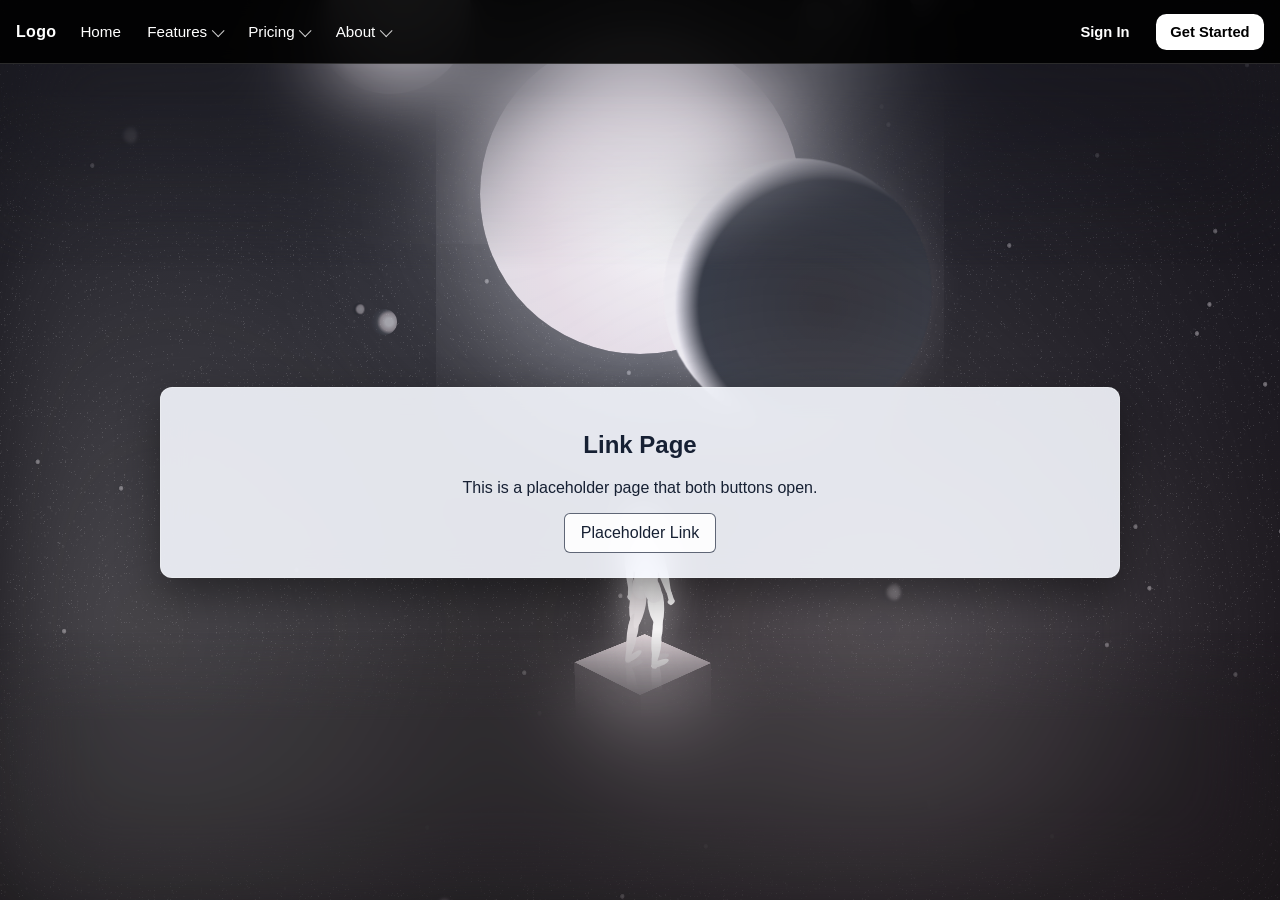
==== link.html @ 567c1407 "update background" ====
<!DOCTYPE html>
<html lang="en">
  <head>
    <meta charset="UTF-8" />
    <meta name="viewport" content="width=device-width, initial-scale=1.0" />
    <title>Next Page</title>
    <link rel="stylesheet" href="styles.css" />
  </head>
  <body>
    <div id="cosmicBackground" class="cosmic-background" aria-hidden="true">
      <div class="stars"></div>
      <div class="stars-highlights"></div>
      <div class="planets" data-count="5"></div>
      <div class="planets-2" data-count="50"></div>
      <div class="startails" data-count="201"></div>
      <div class="scene">
        <div class="sun"></div>
        <div class="planet"></div>
        <div class="planet-2"></div>
        <div class="planet-3"></div>
        <div class="planet-4"></div>
        <div class="planet-6"></div>
        <div class="planet-5">
          <div class="structure-1"></div>
          <div class="structure-2"></div>
          <div class="structure-3"></div>
        </div>
        <div class="human">
          <div class="neck"></div>
          <div class="head"></div>
          <div class="body">
            <div class="shoulder"></div>
            <div class="back"></div>
            <div class="hip">
              <div class="center"></div>
            </div>
          </div>
          <div class="leg left">
            <div class="knee"></div>
            <div class="lower"></div>
          </div>
          <div class="leg right">
            <div class="knee"></div>
            <div class="lower"></div>
          </div>
          <div class="arm left">
            <div class="hand"></div>
          </div>
          <div class="arm right">
            <div class="hand"></div>
          </div>
        </div>
        <div class="human shadow">
          <div class="neck"></div>
          <div class="head"></div>
          <div class="body">
            <div class="shoulder"></div>
            <div class="back"></div>
            <div class="hip">
              <div class="center"></div>
            </div>
          </div>
          <div class="leg left">
            <div class="knee"></div>
            <div class="lower"></div>
          </div>
          <div class="leg right">
            <div class="knee"></div>
            <div class="lower"></div>
          </div>
          <div class="arm left">
            <div class="hand"></div>
          </div>
          <div class="arm right">
            <div class="hand"></div>
          </div>
        </div>
        <div class="cuboid">
          <div class="top">
            <div class="outline"></div>
            <div class="outline"></div>
            <div class="outline"></div>
            <div class="outline"></div>
          </div>
          <div class="front"></div>
          <div class="right"></div>
        </div>
      </div>
      <div class="highlight"></div>
      <div class="color-filter"></div>
      <svg class="cosmic-filter" xmlns="http://www.w3.org/2000/svg">
        <filter id="stars">
          <feTurbulence baseFrequency="0.275"></feTurbulence>
          <feColorMatrix
            values="0 0 0 9 -5
                    0 0 0 9 -4
                    0 0 0 9 -5
                    0 0 0 0 1"
          ></feColorMatrix>
        </filter>
        <filter id="stars-highlights">
          <feTurbulence baseFrequency="0.675"></feTurbulence>
          <feColorMatrix
            values="0 0 0 9 -5
                    0 0 0 9 -4
                    0 0 0 9 -5
                    0 0 0 0 1"
          ></feColorMatrix>
        </filter>
        <filter id="planet-structure">
          <feTurbulence baseFrequency="0.195"></feTurbulence>
          <feColorMatrix
            values="0 0 0 1 -9
                    0 0 0 9 -1.5
                    0 0 0 2 -6
                    0 0 0 0 1"
          ></feColorMatrix>
        </filter>
      </svg>
    </div>

    <header class="site-header">
      <div class="site-header-inner">
        <div class="site-header-left">
          <details class="mobile-navigation">
            <summary class="mobile-navigation-toggle" aria-label="Open navigation menu">
              <span></span>
              <span></span>
              <span></span>
            </summary>
            <div class="mobile-navigation-panel">
              <a href="#" class="mobile-navigation-link">Home</a>

              <div class="mobile-navigation-section">
                <p class="mobile-navigation-heading">Features</p>
                <a href="#" class="mobile-navigation-link">Components</a>
                <a href="#" class="mobile-navigation-link">Documentation</a>
                <a href="#" class="mobile-navigation-link">Templates</a>
              </div>

              <div class="mobile-navigation-section">
                <p class="mobile-navigation-heading">Pricing</p>
                <a href="#" class="mobile-navigation-link">Product A</a>
                <a href="#" class="mobile-navigation-link">Product B</a>
                <a href="#" class="mobile-navigation-link">Product C</a>
                <a href="#" class="mobile-navigation-link">Product D</a>
              </div>

              <div class="mobile-navigation-section">
                <p class="mobile-navigation-heading">About</p>
                <a href="#" class="mobile-navigation-link">Getting Started</a>
                <a href="#" class="mobile-navigation-link">Tutorials</a>
                <a href="#" class="mobile-navigation-link">About Us</a>
              </div>
            </div>
          </details>

          <a href="#" class="site-logo">Logo</a>

          <nav class="desktop-navigation" aria-label="Primary navigation">
            <a href="#" class="navigation-link">Home</a>

            <details class="navigation-dropdown">
              <summary class="navigation-trigger">Features</summary>
              <div class="navigation-panel navigation-panel-description">
                <a href="#" class="navigation-card">
                  <span class="navigation-card-title">Components</span>
                  <span class="navigation-card-description">Browse all components in the library.</span>
                </a>
                <a href="#" class="navigation-card">
                  <span class="navigation-card-title">Documentation</span>
                  <span class="navigation-card-description">Learn how to use the library.</span>
                </a>
                <a href="#" class="navigation-card">
                  <span class="navigation-card-title">Templates</span>
                  <span class="navigation-card-description">Pre-built layouts for common use cases.</span>
                </a>
              </div>
            </details>

            <details class="navigation-dropdown">
              <summary class="navigation-trigger">Pricing</summary>
              <div class="navigation-panel navigation-panel-simple">
                <a href="#" class="navigation-card">
                  <span class="navigation-card-title">Product A</span>
                </a>
                <a href="#" class="navigation-card">
                  <span class="navigation-card-title">Product B</span>
                </a>
                <a href="#" class="navigation-card">
                  <span class="navigation-card-title">Product C</span>
                </a>
                <a href="#" class="navigation-card">
                  <span class="navigation-card-title">Product D</span>
                </a>
              </div>
            </details>

            <details class="navigation-dropdown">
              <summary class="navigation-trigger">About</summary>
              <div class="navigation-panel navigation-panel-icon">
                <a href="#" class="navigation-card navigation-card-icon">
                  <span class="navigation-card-symbol">📘</span>
                  <span class="navigation-card-title">Getting Started</span>
                </a>
                <a href="#" class="navigation-card navigation-card-icon">
                  <span class="navigation-card-symbol">🛟</span>
                  <span class="navigation-card-title">Tutorials</span>
                </a>
                <a href="#" class="navigation-card navigation-card-icon">
                  <span class="navigation-card-symbol">ℹ️</span>
                  <span class="navigation-card-title">About Us</span>
                </a>
              </div>
            </details>
          </nav>
        </div>

        <div class="site-header-right">
          <a href="#" class="header-action header-action-secondary">Sign In</a>
          <a href="#" class="header-action header-action-primary">Get Started</a>
        </div>
      </div>
    </header>

    <main class="page-wrapper">
      <section class="content-card second-page">
        <h1>Link Page</h1>
        <p>This is a placeholder page that both buttons open.</p>
        <a class="primary-link" href="https://example.com" target="_blank" rel="noopener noreferrer">
          Placeholder Link
        </a>
      </section>
    </main>

    <script src="script.js"></script>
  </body>
</html>
---- styles.css ----
:root {
  --page-background-color: #050816;
  --card-background-color: rgba(247, 249, 255, 0.9);
  --card-border-color: rgba(255, 255, 255, 0.24);
  --card-shadow-color: rgba(0, 0, 0, 0.42);
  --text-color: #162033;
  --muted-text-color: #41506c;
  --field-border-color: rgba(57, 72, 102, 0.28);
  --field-background-color: rgba(255, 255, 255, 0.95);
  --button-background-color: rgba(255, 255, 255, 0.9);
  --button-border-color: rgba(29, 39, 61, 0.7);
  --button-hover-color: #dce8ff;
  --focus-outline-color: #9fd0ff;
  --header-height: 4rem;
  --spacing-medium: 1rem;
  --spacing-large: 1.5rem;
  --corner-radius: 12px;
}

* {
  box-sizing: border-box;
}

body {
  margin: 0;
  font-family: "Trebuchet MS", "Segoe UI", sans-serif;
  min-height: 100vh;
  color: var(--text-color);
  position: relative;
  overflow: hidden;
  background: var(--page-background-color);
}

.cosmic-background *,
.cosmic-background *::before,
.cosmic-background *::after {
  box-sizing: border-box;
}

.cosmic-filter {
  position: absolute;
  width: 0;
  height: 0;
}

.site-header {
  position: relative;
  z-index: 20;
  height: var(--header-height);
  border-bottom: 1px solid rgba(255, 255, 255, 0.16);
  background: rgba(0, 0, 0, 0.9);
  backdrop-filter: blur(8px);
  color: #ffffff;
}

.terms-page-locked .site-header {
  pointer-events: none;
  background: #000000;
}

.site-header-inner {
  display: flex;
  align-items: center;
  justify-content: space-between;
  gap: 1rem;
  max-width: 100%;
  height: 100%;
  padding: 0 1rem;
}

.site-header-left,
.site-header-right {
  display: flex;
  align-items: center;
  gap: 0.75rem;
}

.site-header-left {
  min-width: 0;
}

.site-logo,
.navigation-link,
.navigation-trigger,
.header-action,
.mobile-navigation-link {
  color: #ffffff;
  text-decoration: none;
}

.site-logo {
  font-weight: 700;
  letter-spacing: 0.02em;
}

.desktop-navigation {
  display: flex;
  align-items: center;
  gap: 0.15rem;
}

.navigation-link,
.navigation-trigger {
  display: inline-flex;
  align-items: center;
  gap: 0.35rem;
  min-height: 2.5rem;
  padding: 0.5rem 0.75rem;
  border-radius: 0.55rem;
  font-size: 0.95rem;
  font-weight: 500;
  background: transparent;
  cursor: pointer;
  list-style: none;
  white-space: nowrap;
}

.navigation-trigger::-webkit-details-marker {
  display: none;
}

.navigation-link:hover,
.navigation-trigger:hover,
.navigation-dropdown[open] > .navigation-trigger {
  background: rgba(255, 255, 255, 0.12);
}

.navigation-dropdown {
  position: relative;
}

.navigation-trigger::after {
  content: "";
  width: 0.5rem;
  height: 0.5rem;
  border-right: 1.5px solid currentColor;
  border-bottom: 1.5px solid currentColor;
  transform: rotate(45deg) translateY(-1px);
  opacity: 0.8;
}

.navigation-dropdown[open] > .navigation-trigger::after {
  transform: rotate(225deg) translateY(-1px);
}

.navigation-panel {
  position: absolute;
  top: calc(100% + 0.65rem);
  left: 0;
  display: grid;
  gap: 0.75rem;
  min-width: 20rem;
  padding: 1rem;
  border: 1px solid rgba(255, 255, 255, 0.14);
  border-radius: 1rem;
  background: rgba(12, 12, 12, 0.96);
  box-shadow: 0 20px 45px rgba(0, 0, 0, 0.45);
}

.navigation-panel-description {
  width: 24rem;
}

.navigation-panel-simple,
.navigation-panel-icon {
  grid-template-columns: repeat(2, minmax(0, 1fr));
  width: 22rem;
}

.navigation-card {
  display: block;
  padding: 0.85rem;
  border-radius: 0.8rem;
  color: #ffffff;
  text-decoration: none;
  background: transparent;
}

.navigation-card:hover {
  background: rgba(255, 255, 255, 0.08);
}

.navigation-card-title {
  display: block;
  font-size: 0.94rem;
  font-weight: 600;
}

.navigation-card-description {
  display: block;
  margin-top: 0.35rem;
  color: rgba(255, 255, 255, 0.7);
  font-size: 0.86rem;
  line-height: 1.4;
}

.navigation-card-icon {
  display: flex;
  align-items: center;
  gap: 0.7rem;
}

.navigation-card-symbol {
  flex-shrink: 0;
  width: 1.2rem;
  text-align: center;
  opacity: 0.86;
}

.header-action {
  display: inline-flex;
  align-items: center;
  justify-content: center;
  min-height: 2.25rem;
  padding: 0.55rem 0.9rem;
  border-radius: 0.65rem;
  font-size: 0.92rem;
  font-weight: 600;
}

.header-action-secondary {
  background: transparent;
}

.header-action-secondary:hover {
  background: rgba(255, 255, 255, 0.12);
}

.header-action-primary {
  color: #000000;
  background: #ffffff;
}

.header-action-primary:hover {
  background: #e9e9e9;
}

.mobile-navigation {
  display: none;
  position: relative;
}

.mobile-navigation-toggle {
  display: inline-flex;
  flex-direction: column;
  justify-content: center;
  gap: 0.24rem;
  width: 2.5rem;
  height: 2.5rem;
  padding: 0.5rem;
  border-radius: 0.6rem;
  cursor: pointer;
  list-style: none;
}

.mobile-navigation-toggle::-webkit-details-marker {
  display: none;
}

.mobile-navigation-toggle:hover,
.mobile-navigation[open] .mobile-navigation-toggle {
  background: rgba(255, 255, 255, 0.12);
}

.mobile-navigation-toggle span {
  display: block;
  width: 100%;
  height: 2px;
  background: #ffffff;
  border-radius: 999px;
}

.mobile-navigation-panel {
  position: absolute;
  top: calc(100% + 0.65rem);
  left: 0;
  width: min(16rem, calc(100vw - 2rem));
  padding: 0.55rem;
  border: 1px solid rgba(255, 255, 255, 0.14);
  border-radius: 1rem;
  background: rgba(12, 12, 12, 0.97);
  box-shadow: 0 20px 45px rgba(0, 0, 0, 0.45);
}

.mobile-navigation-section {
  margin-top: 0.55rem;
  padding-top: 0.55rem;
  border-top: 1px solid rgba(255, 255, 255, 0.1);
}

.mobile-navigation-heading {
  margin: 0 0 0.3rem;
  padding: 0 0.55rem;
  color: rgba(255, 255, 255, 0.6);
  font-size: 0.72rem;
  font-weight: 700;
  letter-spacing: 0.08em;
  text-transform: uppercase;
}

.mobile-navigation-link {
  display: block;
  padding: 0.7rem 0.55rem;
  border-radius: 0.7rem;
  font-size: 0.95rem;
}

.mobile-navigation-link:hover {
  background: rgba(255, 255, 255, 0.08);
}

.page-wrapper {
  display: flex;
  align-items: center;
  justify-content: center;
  min-height: calc(100vh - var(--header-height));
  padding: var(--spacing-large);
  position: relative;
  z-index: 10;
}

.content-card {
  width: 100%;
  max-width: 960px;
  background: var(--card-background-color);
  padding: var(--spacing-large);
  border-radius: var(--corner-radius);
  border: 1px solid var(--card-border-color);
  box-shadow: 0 16px 42px var(--card-shadow-color);
  backdrop-filter: blur(14px);
}

.helper-text {
  margin-bottom: var(--spacing-medium);
  color: var(--muted-text-color);
}

.terms-container {
  border: 1px solid var(--field-border-color);
  border-radius: 8px;
  padding: var(--spacing-medium);
  min-height: 420px;
  max-height: 65vh;
  overflow-y: auto;
  background-color: rgba(255, 255, 255, 0.92);
}

.form-layout {
  display: flex;
  flex-direction: column;
  gap: 0.75rem;
  margin-top: var(--spacing-medium);
}

input[type="text"] {
  width: 100%;
  padding: 0.65rem;
  font-size: 1rem;
  border: 1px solid var(--field-border-color);
  border-radius: 8px;
  background-color: var(--field-background-color);
  color: var(--text-color);
}

.button-group {
  display: flex;
  gap: 0.75rem;
}

button,
.primary-link {
  padding: 0.6rem 1rem;
  border-radius: 6px;
  border: 1px solid var(--button-border-color);
  background-color: var(--button-background-color);
  color: var(--text-color);
  cursor: pointer;
  text-decoration: none;
  display: inline-block;
  transition: background-color 160ms ease, transform 160ms ease, box-shadow 160ms ease;
}

button:hover:not(:disabled),
.primary-link:hover {
  background-color: var(--button-hover-color);
  transform: translateY(-1px);
  box-shadow: 0 8px 20px rgba(33, 55, 104, 0.18);
}

button:focus-visible,
.primary-link:focus-visible,
input[type="text"]:focus-visible,
.terms-container:focus-visible,
.navigation-link:focus-visible,
.navigation-trigger:focus-visible,
.header-action:focus-visible,
.mobile-navigation-toggle:focus-visible,
.mobile-navigation-link:focus-visible,
.site-logo:focus-visible,
.navigation-card:focus-visible {
  outline: 3px solid var(--focus-outline-color);
  outline-offset: 3px;
}

button:disabled {
  opacity: 0.5;
  cursor: not-allowed;
}

.status-message {
  min-height: 1.25rem;
  margin-top: 0.5rem;
}

.second-page {
  text-align: center;
}

.cosmic-background {
  --color-primary: rgba(220, 219, 219, 0.78);
  --color-surface: #242425;
  --time: 24s;
  position: fixed;
  inset: 0;
  z-index: 0;
  overflow: hidden;
  pointer-events: none;
  background-color: var(--color-surface);
  perspective: 80vmax;
}

.cosmic-background::before {
  content: "";
  position: absolute;
  inset: 0;
  z-index: 11;
  background: rgba(0, 0, 0, 0.1);
  mask: linear-gradient(black 10%, transparent 30%, transparent 70%, black 80%);
  backdrop-filter: blur(5vmin) invert(0);
}

.stars,
.stars-highlights,
.planets,
.planets-2,
.startails,
.scene,
.highlight,
.color-filter {
  position: absolute;
  inset: 0;
}

.stars::before,
.stars-highlights::before {
  content: "";
  position: absolute;
  inset: 0;
  pointer-events: none;
}

.stars::before {
  filter: url(#stars) saturate(0) brightness(1.5);
  mix-blend-mode: overlay;
  opacity: 0.15;
  animation: stars-animation 20s ease-in-out infinite;
}

.stars-highlights {
  opacity: 0.6;
}

.stars-highlights::before {
  filter: url(#stars-highlights) saturate(0) brightness(1.5);
  mix-blend-mode: lighten;
  opacity: 0.2;
  animation: stars-highlights-animation 20s ease-in-out infinite;
}

.planets div,
.planets-2 div {
  position: absolute;
  width: 1.6vmax;
  aspect-ratio: 1;
  border-radius: 50%;
  opacity: 0.5;
  filter: blur(0.1rem);
  background: radial-gradient(
    90% 90% at 70% 50%,
    #bbbaba,
    #888586 38%,
    #121415 52%,
    #131617 60%,
    transparent 82%
  );
  transform: translate(
    calc(var(--position-x) * 100vw),
    calc(var(--position-y) * 100vh)
  );
}

.planets-2 div {
  width: 0.5vmax;
  opacity: 0.6;
  filter: none;
}

.startails {
  opacity: 0.6;
}

.startails div {
  --travel-distance: 20vmax;
  position: absolute;
  width: 0.55vmax;
  aspect-ratio: 3 / 1;
  border-radius: 999px;
  opacity: 0;
  background: white;
  box-shadow: 0 0 0.2vmax white;
  translate: calc(var(--position-x) * 100vw) calc(var(--position-y) * 100vh);
  animation: star-tail-animation 10s calc(var(--delay-factor) * var(--time) * 6) linear infinite;
}

.scene {
  display: grid;
  place-items: center;
  position: absolute;
  inset: 0;
  transform-style: preserve-3d;
  animation: scene-breathe var(--time) ease-in-out infinite;
}

@property --moon-angle {
  syntax: "<angle>";
  initial-value: 180deg;
  inherits: true;
}

@property --space {
  syntax: "<length>";
  initial-value: 0;
  inherits: true;
}

@keyframes moon-animation {
  from {
    --moon-angle: 180deg;
  }

  50% {
    --moon-angle: 200deg;
  }

  to {
    --moon-angle: 180deg;
  }
}

.scene > div {
  position: absolute;
  transform-style: preserve-3d;
}

.sun {
  width: 25vmax;
  aspect-ratio: 1;
  border-radius: 50%;
  transform: translateY(-20vmax);
  background: radial-gradient(circle at 60% 60%, #f6f6f6, #e8dbdd, #d9d9d9);
  box-shadow:
    0 0 14vmax rgba(255, 255, 255, 0.5),
    0 0 22vmax rgba(255, 255, 255, 0.05),
    0 0 42vmax rgba(255, 255, 255, 0.4);
}

.planet {
  width: 17vmax;
  aspect-ratio: 1;
  border-radius: 50%;
  background: radial-gradient(90% 90% at 60% 55%, #252525, #2a2f33 52%, #ede9ea 62%);
  --orbit-radius: 15vmax;
  --translate-y-position: calc(-10vmax + sin(var(--moon-angle)) * var(--orbit-radius));
  --translate-z-position: calc(cos(var(--moon-angle)) * var(--orbit-radius) * -1);
  transform: translateY(var(--translate-y-position)) translateX(10vmax) translateZ(var(--translate-z-position));
  box-shadow: 0 0 2.5vmax rgba(255, 255, 255, 0.12);
  filter: blur(0.05vmax);
  animation: moon-animation var(--time) ease-in-out infinite;
}

.planet-2 {
  width: 13vmax;
  aspect-ratio: 1;
  border-radius: 50%;
  background: radial-gradient(
    90% 90% at 60% 55%,
    #e3e3e3,
    #d2c6c8 52%,
    #212528 62%,
    transparent 82%
  );
  --orbit-radius: 2vmax;
  --translate-y-position: calc(-35vmax + sin(var(--moon-angle)) * var(--orbit-radius));
  --translate-z-position: calc(cos(var(--moon-angle)) * var(--orbit-radius));
  transform: translateY(var(--translate-y-position)) translateX(-20vmax) translateZ(var(--translate-z-position));
  animation: moon-animation var(--time) ease-in-out infinite;
}

.planet-3 {
  width: 2vmax;
  aspect-ratio: 1;
  border-radius: 50%;
  transform: translate(-20vmax, -10vmax);
  opacity: 0.6;
  background: radial-gradient(
    90% 90% at 70% 50%,
    #eeeeee 16%,
    #b7aeb0 38%,
    #3c4144 52%,
    #2d3134 60%,
    transparent 82%
  );
}

.planet-4 {
  width: 1vmax;
  aspect-ratio: 1;
  border-radius: 50%;
  transform: translate(-22vmax, -11vmax);
  opacity: 0.5;
  background: radial-gradient(
    90% 90% at 70% 50%,
    #d0d0d0,
    #b7aeb0 38%,
    #121415 52%,
    #131617 60%,
    transparent 82%
  );
}

.planet-5 {
  width: 10vmax;
  aspect-ratio: 1;
  border-radius: 50%;
  clip-path: circle();
  overflow: clip;
  background: radial-gradient(
    90% 90% at 30% 55%,
    #797777,
    #515051 52%,
    #212528 62%,
    transparent 82%
  );
  filter: blur(0.03rem);
  --orbit-radius: 5vmax;
  --translate-y-position: calc(-35vmax + sin(var(--moon-angle)) * var(--orbit-radius));
  --translate-z-position: calc(cos(var(--moon-angle)) * var(--orbit-radius));
  transform: translateY(var(--translate-y-position)) translateX(18vmax) translateZ(var(--translate-z-position));
  animation: moon-animation var(--time) ease-in-out infinite;
}

.planet-5 .structure-1,
.planet-5 .structure-2,
.planet-5 .structure-3 {
  position: absolute;
  inset: -20vmax;
  filter: url(#planet-structure) saturate(0);
  mix-blend-mode: lighten;
  animation: structure-shift calc(var(--time) * 6) ease-in-out infinite;
}

.planet-5 .structure-1 {
  opacity: 0.4;
  transform: scale(4) translateX(1vmax);
}

.planet-5 .structure-2 {
  opacity: 0.5;
  transform: scale(7.5);
}

.planet-5 .structure-3 {
  opacity: 0.1;
  transform: scale(0.2) translateX(1vmax);
}

.planet-5::after {
  content: "";
  position: absolute;
  inset: 0;
  background: radial-gradient(circle at 5% 20%, transparent 30%, #171a1c 60%);
}

.planet-6 {
  width: 7vmax;
  aspect-ratio: 1;
  border-radius: 50%;
  background: radial-gradient(
    90% 90% at 30% 55%,
    #f3ecec,
    #7a7a7a 52%,
    #212528 72%,
    transparent
  );
  --orbit-radius: 6vmax;
  --translate-y-position: calc(-39.6vmax + sin(var(--moon-angle)) * var(--orbit-radius));
  --translate-z-position: calc(cos(var(--moon-angle)) * var(--orbit-radius));
  transform: translateY(var(--translate-y-position)) translateX(23vmax) translateZ(var(--translate-z-position));
  filter: blur(0.06rem);
  display: grid;
  place-items: center;
  animation: moon-animation var(--time) ease-in-out infinite;
}

.planet-6::before,
.planet-6::after {
  content: "";
  position: absolute;
  left: 50%;
  top: 50%;
  border-radius: 50%;
  transform: translate(-50%, -50%) rotate(25deg);
  clip-path: ellipse(47% 22% at 50% 50%);
}

.planet-6::before {
  width: 12vmax;
  height: 1vmax;
  border: 1vmax solid #5e5e5e;
  box-shadow: inset 0 0 1rem black;
  filter: blur(0.5vmax);
  mask: radial-gradient(circle at 50% -20%, transparent 30%, black);
}

.planet-6::after {
  width: 12vmax;
  height: 1vmax;
  border: 2.6vmax solid #43484c;
  box-shadow: inset 0 0 1rem black;
  mask: radial-gradient(circle at 50% -20%, transparent 30%, black);
}

.human {
  position: absolute;
  width: 6vmax;
  height: 14vmax;
  display: grid;
  place-items: center;
  translate: 0 17vh;
  z-index: 111;
}

.human:not(.shadow) {
  filter: invert(0.04) drop-shadow(0 0 1.5vmax rgba(250, 250, 250, 0.6));
}

.human > div,
.human .body > div {
  position: absolute;
}

.human .head {
  width: 1.5vmax;
  height: 1.6vmax;
  background: white;
  border-radius: 50%;
  translate: 0.2vmax -6.2vmax;
  rotate: 355deg;
}

.human .head::before {
  content: "";
  position: absolute;
  width: 0.27vmax;
  height: 0.7vmax;
  background: white;
  border-radius: 50%;
  translate: 1.19vmax 0.5vmin;
  rotate: 136deg;
  animation: head-nose calc(var(--time) / 4) ease-in-out infinite;
}

.human .head::after {
  content: "";
  position: absolute;
  width: 1.1vmax;
  height: 0.9vmax;
  background: white;
  border-radius: 50%;
  translate: 0.45vmax 0.66vmax;
  rotate: 45deg;
  animation: head-chin calc(var(--time) / 4) ease-in-out infinite;
}

.human .neck {
  width: 0.8vmax;
  height: 1.5vmax;
  background: white;
  border-radius: 50%;
  translate: 0.2vmax -5.4vmax;
}

.human .neck::before {
  content: "";
  position: absolute;
  width: 0.3vmax;
  height: 1.5vmax;
  background: white;
  border-radius: 50%;
  translate: 0.6vmax 0.4vmax;
  rotate: 352deg;
}

.human .body {
  position: absolute;
  z-index: 11;
}

.human .shoulder::before,
.human .shoulder::after {
  content: "";
  position: absolute;
  width: 1.3vmax;
  height: 0.5vmax;
  background: white;
  border-radius: 50%;
}

.human .shoulder::before {
  translate: -1.1vmax -5vmax;
  rotate: 330deg;
}

.human .shoulder::after {
  translate: 0.4vmax -4.9vmax;
  rotate: 24deg;
}

.human .back {
  width: 1.3vmax;
  height: 4.1vmax;
  background: rgb(250, 250, 250);
  border-radius: 20%;
  translate: -0.2vmax -4.9vmax;
  rotate: 357deg;
}

.human .back::before {
  content: "";
  position: absolute;
  width: 2.9vmax;
  height: 1.5vmax;
  background: rgb(250, 250, 250);
  border-radius: 50%;
  translate: -1.4vmax 0.7vmax;
  rotate: 69deg;
  z-index: -1;
}

.human .back::after {
  content: "";
  position: absolute;
  width: 2.6vmax;
  height: 1vmax;
  background: rgb(250, 250, 250);
  border-radius: 50%;
  translate: 0.1vmax 1.1vmax;
  rotate: 96deg;
}

.human .hip .center {
  position: absolute;
  width: 1.6vmax;
  height: 1.8vmax;
  background: radial-gradient(white, #f5f5f5);
  border-radius: 39.6%;
  translate: -0.3vmax -3vmax;
  rotate: 267deg;
  display: grid;
}

.human .hip::before,
.human .hip::after {
  content: "";
  position: absolute;
}

.human .hip::before {
  width: 1.6vmax;
  height: 2.2vmax;
  background: radial-gradient(white, #e7e4e4);
  border-radius: 46.5%;
  translate: -0.6vmax -2.5vmax;
  rotate: 8deg;
}

.human .hip::after {
  width: 1.3vmax;
  height: 2.2vmax;
  background: radial-gradient(white, #f6f5f5);
  border-radius: 41.1%;
  translate: 0.3vmax -2.2vmax;
  rotate: 161deg;
}

.human .leg.right {
  position: absolute;
  width: 1.1vmax;
  height: 2.9vmax;
  background: white;
  border-radius: 50%;
  translate: 1.2vmax 0.4vmax;
  rotate: 348deg;
}

.human .leg.right::after {
  content: "";
  position: absolute;
  width: 0.7vmax;
  height: 2.9vmax;
  background: white;
  border-radius: 50%;
  translate: 0.5vmax 0.2vmax;
  rotate: 13deg;
}

.human .leg.right .knee {
  position: absolute;
  height: 1.7vmax;
  width: 0.75vmax;
  background: white;
  border-radius: 39.6%;
  translate: 0 2.2vmax;
  rotate: 15deg;
}

.human .leg.right .lower {
  position: absolute;
  height: 3.2vmax;
  width: 0.8vmax;
  background: white;
  border-radius: 50%;
  translate: -0.3vmax 2.4vmax;
  rotate: 15deg;
}

.human .leg.right .lower::before,
.human .leg.right .lower::after {
  content: "";
  position: absolute;
  background: white;
}

.human .leg.right .lower::before {
  width: 0.5vmax;
  height: 1.5vmax;
  border-radius: 67.8%;
  translate: 0.5vmax 2.6vmax;
  rotate: 66deg;
}

.human .leg.right .lower::after {
  width: 0.5vmax;
  height: 1.5vmax;
  border-radius: 27.8%;
  translate: 0.1vmax 2.3vmax;
  rotate: 0deg;
}

.human .leg.left {
  position: absolute;
  width: 1.1vmax;
  height: 2.9vmax;
  background: #f4efef;
  border-radius: 50%;
  translate: -0.3vmax 0.4vmax;
  rotate: 2deg;
  filter: invert(0.04);
  z-index: -1;
}

.human .leg.left::after {
  content: "";
  position: absolute;
  width: 0.7vmax;
  height: 2.9vmax;
  background: #f4efef;
  border-radius: 50%;
  translate: 0.5vmax 0.2vmax;
  rotate: 13deg;
}

.human .leg.left .knee {
  position: absolute;
  height: 1.7vmax;
  width: 0.75vmax;
  background: #e7e4e4;
  border-radius: 39.6%;
  translate: 0 2.2vmax;
  rotate: 5deg;
}

.human .leg.left .lower {
  position: absolute;
  height: 3.2vmax;
  width: 0.8vmax;
  background: #eae6e6;
  border-radius: 50%;
  translate: -0.1vmax 1.9vmax;
  rotate: 5deg;
}

.human .leg.left .lower::before,
.human .leg.left .lower::after {
  content: "";
  position: absolute;
  background: #e7e4e4;
}

.human .leg.left .lower::before {
  width: 0.5vmax;
  height: 1.5vmax;
  border-radius: 67.8%;
  translate: 0.5vmax 2.6vmax;
  rotate: 47deg;
}

.human .leg.left .lower::after {
  width: 0.5vmax;
  height: 1.55vmax;
  border-radius: 27.8%;
  translate: 0.1vmax 2.3vmax;
  rotate: 0deg;
}

.human .arm.right {
  position: absolute;
  width: 0.7vmax;
  height: 2.9vmax;
  background: white;
  border-radius: 27.8%;
  translate: 1.6vmax -3.1vmax;
  rotate: 346deg;
  animation: arm-right calc(var(--time) / 4) ease-in-out infinite;
}

.human .arm.right::before,
.human .arm.right::after,
.human .arm.right .hand,
.human .arm.right .hand::after {
  content: "";
  position: absolute;
  background: white;
}

.human .arm.right::before {
  width: 0.3vmax;
  height: 2.45vmax;
  border-radius: 27.8%;
  translate: 0.3vmax 2.1vmax;
  rotate: 6deg;
}

.human .arm.right::after {
  width: 0.4vmax;
  height: 2.15vmax;
  border-radius: 27.8%;
  translate: 0.1vmax 2.1vmax;
  rotate: 351deg;
}

.human .arm.right .hand {
  position: absolute;
  width: 0.3vmax;
  height: 0.85vmax;
  border-radius: 27.8%;
  translate: 0.3vmax 3.7vmax;
  rotate: 353deg;
}

.human .arm.right .hand::after {
  width: 0.5vmax;
  height: 0.55vmax;
  border-radius: 39.2%;
  translate: -0.2vmax 0.6vmax;
  rotate: 65deg;
}

.human .arm.left {
  position: absolute;
  width: 0.7vmax;
  height: 2.5vmax;
  background: white;
  border-radius: 59.8%;
  translate: -0.9vmax -3.4vmax;
  rotate: 359deg;
  filter: invert(0.1);
  z-index: -2;
  animation: arm-left calc(var(--time) / 4) ease-in-out infinite;
}

.human .arm.left::before,
.human .arm.left::after,
.human .arm.left .hand,
.human .arm.left .hand::after {
  content: "";
  position: absolute;
  background: white;
}

.human .arm.left::before {
  width: 0.3vmax;
  height: 2.45vmax;
  border-radius: 27.8%;
  translate: 0.3vmax 1.8vmax;
  rotate: 6deg;
}

.human .arm.left::after {
  width: 0.4vmax;
  height: 2.15vmax;
  border-radius: 27.8%;
  translate: 0.2vmax 2.1vmax;
  rotate: 351deg;
}

.human .arm.left .hand {
  position: absolute;
  width: 0.3vmax;
  height: 0.85vmax;
  border-radius: 27.8%;
  translate: 0.3vmax 3.7vmax;
  rotate: 353deg;
}

.human .arm.left .hand::after {
  width: 0.5vmax;
  height: 0.55vmax;
  border-radius: 39.2%;
  translate: -0.1vmax 0.2vmax;
  rotate: 65deg;
}

.human.shadow {
  transform: scaleY(-1) translateY(-9vmax);
  filter: invert(0.2);
  opacity: 0.5;
  z-index: 0;
  mask: linear-gradient(to top, black 25%, transparent 35%);
}

.human.shadow .leg.left .lower::before,
.human.shadow .leg.right .lower::before {
  rotate: 102deg;
}

.cuboid {
  --cuboid-size: 8vmax;
  --cuboid-half-size: calc(var(--cuboid-size) / 2);
  transform: rotateY(312deg) rotateX(350deg) rotateZ(10deg) translateY(20vh);
}

.cuboid .top {
  width: var(--cuboid-size);
  aspect-ratio: 1;
  opacity: 0.9;
  background: linear-gradient(135deg, #e8dbdd, #989699);
  transform: rotateX(90deg) translateZ(calc(var(--cuboid-half-size) * -1));
}

.cuboid .front,
.cuboid .right {
  position: absolute;
  width: var(--cuboid-size);
  aspect-ratio: 1 / 2;
}

.cuboid .front {
  opacity: 0.5;
  background: linear-gradient(#5f595d, transparent 60%);
  transform: translateZ(var(--cuboid-half-size));
}

.cuboid .right {
  opacity: 0.7;
  background: linear-gradient(#5f595d 10%, transparent 90%);
  transform: translate3d(var(--cuboid-half-size), 0, 0) rotateY(90deg);
  mask: radial-gradient(150% 120% at 0% 0%, black, transparent);
}

.cuboid .outline {
  position: absolute;
  --space: 0vmax;
  --space-half-size: calc(var(--cuboid-size) / 2);
  --animation-duration: 16s;
  --initial-space: var(--cuboid-half-size);
  width: var(--cuboid-size);
  aspect-ratio: 1;
  border: 0.0125vmax solid white;
  opacity: 0;
  padding: var(--space);
  box-shadow:
    inset 0 0 0.5vmax rgba(255, 255, 255, 0.4),
    0 0 0.5vmax rgba(255, 255, 255, 0.4);
  translate: calc(-50% + var(--space-half-size)) calc(-50% + var(--space-half-size));
  animation: outline-animation var(--animation-duration) cubic-bezier(0.68, 0.27, 0.26, 0.91) infinite;
}

.cuboid .outline:nth-of-type(2) {
  animation-delay: calc(var(--animation-duration) / 4);
}

.cuboid .outline:nth-of-type(3) {
  animation-delay: calc(var(--animation-duration) / 4 * 2);
}

.cuboid .outline:nth-of-type(4) {
  animation-delay: calc(var(--animation-duration) / 4 * 3);
}

.highlight {
  background:
    radial-gradient(50vmin 70vmin at 70% 70%, rgba(255, 255, 255, 0.12), transparent),
    radial-gradient(40vmin 30vmin at 70% 70%, rgba(255, 255, 255, 0.12), transparent),
    radial-gradient(40vmin 60vmin at 10% 70%, rgba(255, 255, 255, 0.14), transparent),
    radial-gradient(80vmin 100vh at 30% 70%, rgba(255, 255, 255, 0.1), transparent);
  filter: blur(5vmin);
}

.color-filter {
  background: conic-gradient(
    at 50% 60%,
    rgb(50 56 92 / 27%),
    rgb(152 75 132 / 7%),
    rgb(150 75 152 / 4%),
    rgb(50 56 92 / 27%)
  );
  mix-blend-mode: color;
}

@keyframes stars-animation {
  from {
    translate: 1vmin 2vmin;
    rotate: 0deg;
  }

  30% {
    translate: 1vmin -2vmin;
  }

  50% {
    translate: -1vmin 2vmin;
    rotate: 10deg;
  }

  to {
    translate: 1vmin 2vmin;
    rotate: 0deg;
  }
}

@keyframes stars-highlights-animation {
  from {
    translate: 1vmin -2vmin;
  }

  30% {
    translate: -1vmin -2vmin;
  }

  50% {
    translate: 1vmin -2vmin;
  }

  to {
    translate: 1vmin -2vmin;
  }
}

@keyframes star-tail-animation {
  from {
    opacity: 1;
    translate: calc(var(--position-x) * 100vw) calc(var(--position-y) * 100vh);
    scale: 0.9;
  }

  2% {
    scale: 0.4;
  }

  5% {
    translate: calc(var(--position-x) * 100vw + var(--direction-y) * var(--travel-distance))
      calc(var(--position-y) * 100vh + var(--direction-x) * var(--travel-distance));
    opacity: 0;
    scale: 1;
  }

  to {
    translate: calc(var(--position-x) * 100vw + var(--direction-y) * var(--travel-distance))
      calc(var(--position-y) * 100vh + var(--direction-x) * var(--travel-distance));
    opacity: 0;
    scale: 1;
  }
}

@keyframes scene-breathe {
  from {
    transform: scale(0.9);
  }

  50% {
    transform: scale(1);
  }

  to {
    transform: scale(0.9);
  }
}

@keyframes head-nose {
  from {
    translate: 1.19vmax 0.5vmin;
  }

  50% {
    translate: 1.06vmax 0.5vmin;
  }

  to {
    translate: 1.19vmax 0.5vmin;
  }
}

@keyframes head-chin {
  from {
    translate: 0.45vmax 0.66vmax;
  }

  50% {
    translate: 0.2vmax 0.66vmax;
  }

  to {
    translate: 0.45vmax 0.66vmax;
  }
}

@keyframes structure-shift {
  from {
    translate: 0 0;
  }

  50% {
    translate: -100% 0;
  }

  to {
    translate: 0 0;
  }
}

@keyframes arm-right {
  from {
    rotate: 346deg;
  }

  50% {
    rotate: 350deg;
  }

  to {
    rotate: 346deg;
  }
}

@keyframes arm-left {
  from {
    rotate: 359deg;
  }

  50% {
    rotate: 364deg;
  }

  to {
    rotate: 359deg;
  }
}

@keyframes outline-animation {
  from {
    --space: var(--initial-space, 0vmax);
    opacity: 0;
    filter: blur(0vmax);
  }

  5% {
    opacity: 0.2;
  }

  40% {
    opacity: 0.5;
  }

  60% {
    opacity: 0.05;
    filter: blur(0vmax);
  }

  80% {
    opacity: 0;
  }

  to {
    --space: calc(var(--initial-space, 0vmax) + 25vmax);
    opacity: 0;
    filter: blur(0.6vmax);
  }
}

@media (max-width: 640px) {
  .desktop-navigation,
  .site-header-right {
    display: none;
  }

  .mobile-navigation {
    display: block;
  }

  .content-card {
    padding: 1.1rem;
  }

  .button-group {
    flex-direction: column;
  }
}
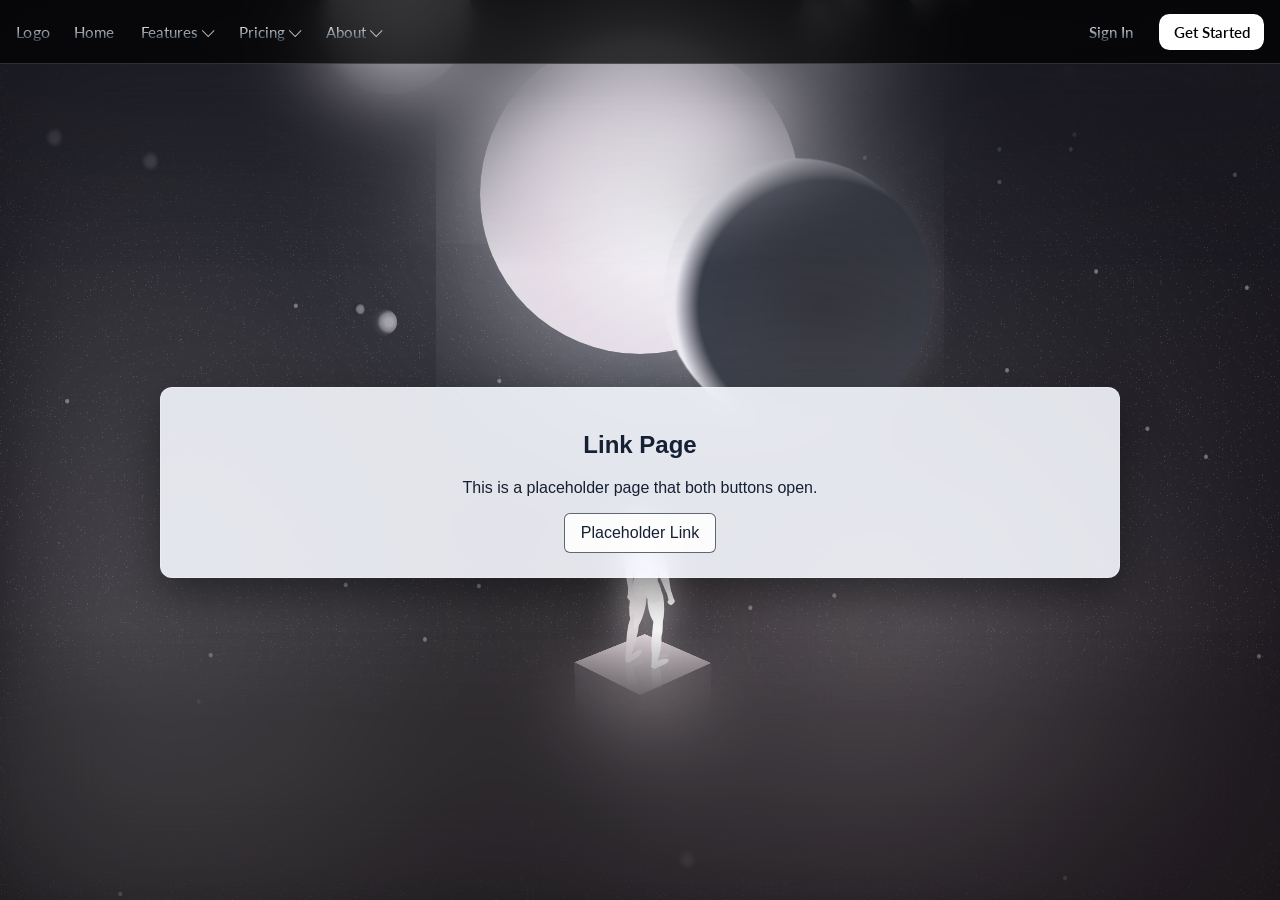
==== commit 56a847da: "nav bar" ====
--- a/link.html
+++ b/link.html
@@ -129,39 +129,39 @@
               <span></span>
             </summary>
             <div class="mobile-navigation-panel">
-              <a href="#" class="mobile-navigation-link">Home</a>
+              <a href="#" class="mobile-navigation-link"><span class="nav-gradient-text">Home</span></a>
 
               <div class="mobile-navigation-section">
-                <p class="mobile-navigation-heading">Features</p>
-                <a href="#" class="mobile-navigation-link">Components</a>
-                <a href="#" class="mobile-navigation-link">Documentation</a>
-                <a href="#" class="mobile-navigation-link">Templates</a>
+                <p class="mobile-navigation-heading"><span class="nav-gradient-text">Features</span></p>
+                <a href="#" class="mobile-navigation-link"><span class="nav-gradient-text">Components</span></a>
+                <a href="#" class="mobile-navigation-link"><span class="nav-gradient-text">Documentation</span></a>
+                <a href="#" class="mobile-navigation-link"><span class="nav-gradient-text">Templates</span></a>
               </div>
 
               <div class="mobile-navigation-section">
-                <p class="mobile-navigation-heading">Pricing</p>
-                <a href="#" class="mobile-navigation-link">Product A</a>
-                <a href="#" class="mobile-navigation-link">Product B</a>
-                <a href="#" class="mobile-navigation-link">Product C</a>
-                <a href="#" class="mobile-navigation-link">Product D</a>
+                <p class="mobile-navigation-heading"><span class="nav-gradient-text">Pricing</span></p>
+                <a href="#" class="mobile-navigation-link"><span class="nav-gradient-text">Product A</span></a>
+                <a href="#" class="mobile-navigation-link"><span class="nav-gradient-text">Product B</span></a>
+                <a href="#" class="mobile-navigation-link"><span class="nav-gradient-text">Product C</span></a>
+                <a href="#" class="mobile-navigation-link"><span class="nav-gradient-text">Product D</span></a>
               </div>
 
               <div class="mobile-navigation-section">
-                <p class="mobile-navigation-heading">About</p>
-                <a href="#" class="mobile-navigation-link">Getting Started</a>
-                <a href="#" class="mobile-navigation-link">Tutorials</a>
-                <a href="#" class="mobile-navigation-link">About Us</a>
+                <p class="mobile-navigation-heading"><span class="nav-gradient-text">About</span></p>
+                <a href="#" class="mobile-navigation-link"><span class="nav-gradient-text">Getting Started</span></a>
+                <a href="#" class="mobile-navigation-link"><span class="nav-gradient-text">Tutorials</span></a>
+                <a href="#" class="mobile-navigation-link"><span class="nav-gradient-text">About Us</span></a>
               </div>
             </div>
           </details>
 
-          <a href="#" class="site-logo">Logo</a>
+          <a href="#" class="site-logo"><span class="nav-gradient-text">Logo</span></a>
 
           <nav class="desktop-navigation" aria-label="Primary navigation">
-            <a href="#" class="navigation-link">Home</a>
+            <a href="#" class="navigation-link"><span class="nav-gradient-text">Home</span></a>
 
             <details class="navigation-dropdown">
-              <summary class="navigation-trigger">Features</summary>
+              <summary class="navigation-trigger"><span class="nav-gradient-text">Features</span></summary>
               <div class="navigation-panel navigation-panel-description">
                 <a href="#" class="navigation-card">
                   <span class="navigation-card-title">Components</span>
@@ -179,7 +179,7 @@
             </details>
 
             <details class="navigation-dropdown">
-              <summary class="navigation-trigger">Pricing</summary>
+              <summary class="navigation-trigger"><span class="nav-gradient-text">Pricing</span></summary>
               <div class="navigation-panel navigation-panel-simple">
                 <a href="#" class="navigation-card">
                   <span class="navigation-card-title">Product A</span>
@@ -197,7 +197,7 @@
             </details>
 
             <details class="navigation-dropdown">
-              <summary class="navigation-trigger">About</summary>
+              <summary class="navigation-trigger"><span class="nav-gradient-text">About</span></summary>
               <div class="navigation-panel navigation-panel-icon">
                 <a href="#" class="navigation-card navigation-card-icon">
                   <span class="navigation-card-symbol">📘</span>
@@ -217,8 +217,8 @@
         </div>
 
         <div class="site-header-right">
-          <a href="#" class="header-action header-action-secondary">Sign In</a>
-          <a href="#" class="header-action header-action-primary">Get Started</a>
+          <a href="#" class="header-action header-action-secondary"><span class="nav-gradient-text">Sign In</span></a>
+          <a href="#" class="header-action header-action-primary"><span>Get Started</span></a>
         </div>
       </div>
     </header>
--- a/styles.css
+++ b/styles.css
@@ -1,3 +1,5 @@
+@import url("https://fonts.googleapis.com/css2?family=Lato:wght@300;400;600;700&display=swap");
+
 :root {
   --page-background-color: #050816;
   --card-background-color: rgba(247, 249, 255, 0.9);
@@ -15,6 +17,7 @@
   --spacing-medium: 1rem;
   --spacing-large: 1.5rem;
   --corner-radius: 12px;
+  --header-text-gradient: linear-gradient(180deg, #ffffff 0%, #38495a 100%);
 }
 
 * {
@@ -48,14 +51,14 @@
   z-index: 20;
   height: var(--header-height);
   border-bottom: 1px solid rgba(255, 255, 255, 0.16);
-  background: rgba(0, 0, 0, 0.9);
+  background: rgba(0, 0, 0, 0.72);
   backdrop-filter: blur(8px);
   color: #ffffff;
 }
 
 .terms-page-locked .site-header {
   pointer-events: none;
-  background: #000000;
+  background: rgba(0, 0, 0, 0.72);
 }
 
 .site-header-inner {
@@ -86,10 +89,22 @@
 .mobile-navigation-link {
   color: #ffffff;
   text-decoration: none;
+  font-family: "Lato", sans-serif;
+  font-weight: 300;
+}
+
+.nav-gradient-text {
+  display: inline-block;
+  background-image: var(--header-text-gradient);
+  background-size: 100% 100%;
+  background-repeat: no-repeat;
+  -webkit-background-clip: text;
+  background-clip: text;
+  -webkit-text-fill-color: transparent;
 }
 
 .site-logo {
-  font-weight: 700;
+  font-weight: 400;
   letter-spacing: 0.02em;
 }
 
@@ -133,8 +148,8 @@
   content: "";
   width: 0.5rem;
   height: 0.5rem;
-  border-right: 1.5px solid currentColor;
-  border-bottom: 1.5px solid currentColor;
+  border-right: 1.5px solid rgba(255, 255, 255, 0.85);
+  border-bottom: 1.5px solid rgba(255, 255, 255, 0.85);
   transform: rotate(45deg) translateY(-1px);
   opacity: 0.8;
 }
@@ -291,9 +306,10 @@
 .mobile-navigation-heading {
   margin: 0 0 0.3rem;
   padding: 0 0.55rem;
-  color: rgba(255, 255, 255, 0.6);
+  color: rgba(255, 255, 255, 0.78);
+  font-family: "Lato", sans-serif;
+  font-weight: 300;
   font-size: 0.72rem;
-  font-weight: 700;
   letter-spacing: 0.08em;
   text-transform: uppercase;
 }
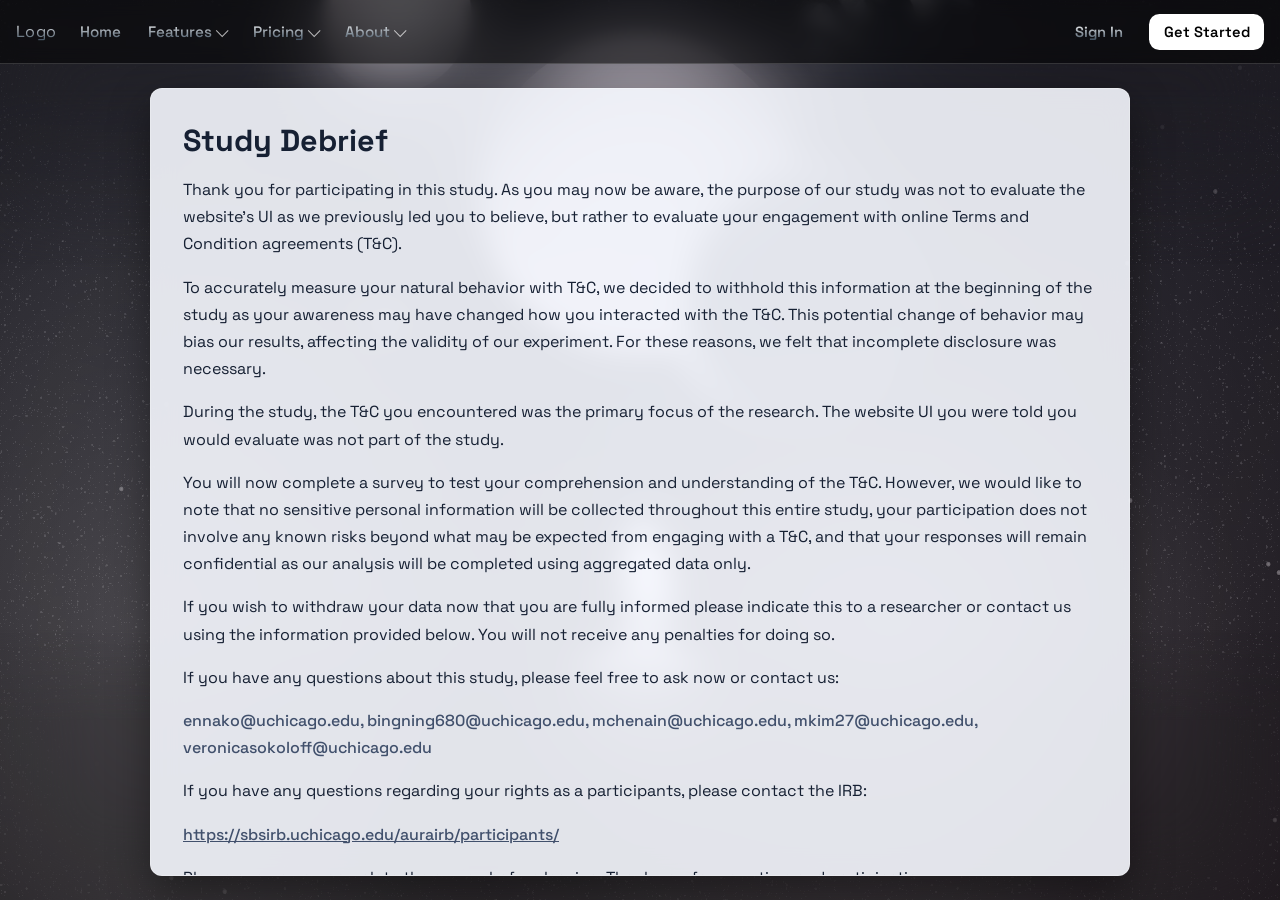
==== commit aa578a7d: "website update" ====
--- a/link.html
+++ b/link.html
@@ -224,11 +224,65 @@
     </header>
 
     <main class="page-wrapper">
-      <section class="content-card second-page">
-        <h1>Link Page</h1>
-        <p>This is a placeholder page that both buttons open.</p>
-        <a class="primary-link" href="https://example.com" target="_blank" rel="noopener noreferrer">
-          Placeholder Link
+      <section class="content-card second-page debrief-card">
+        <h1>Study Debrief</h1>
+        <p>
+          Thank you for participating in this study. As you may now be aware, the purpose of our
+          study was not to evaluate the website's UI as we previously led you to believe, but
+          rather to evaluate your engagement with online Terms and Condition agreements (T&amp;C).
+        </p>
+        <p>
+          To accurately measure your natural behavior with T&amp;C, we decided to withhold this
+          information at the beginning of the study as your awareness may have changed how you
+          interacted with the T&amp;C. This potential change of behavior may bias our results,
+          affecting the validity of our experiment. For these reasons, we felt that incomplete
+          disclosure was necessary.
+        </p>
+        <p>
+          During the study, the T&amp;C you encountered was the primary focus of the research. The
+          website UI you were told you would evaluate was not part of the study.
+        </p>
+        <p>
+          You will now complete a survey to test your comprehension and understanding of the T&amp;C.
+          However, we would like to note that no sensitive personal information will be collected
+          throughout this entire study, your participation does not involve any known risks beyond
+          what may be expected from engaging with a T&amp;C, and that your responses will remain
+          confidential as our analysis will be completed using aggregated data only.
+        </p>
+        <p>
+          If you wish to withdraw your data now that you are fully informed please indicate this to
+          a researcher or contact us using the information provided below. You will not receive any
+          penalties for doing so.
+        </p>
+        <p>
+          If you have any questions about this study, please feel free to ask now or contact us:
+        </p>
+        <p class="contact-line">
+          ennako@uchicago.edu, bingning680@uchicago.edu, mchenain@uchicago.edu, mkim27@uchicago.edu,
+          veronicasokoloff@uchicago.edu
+        </p>
+        <p>
+          If you have any questions regarding your rights as a participants, please contact the
+          IRB:
+        </p>
+        <p class="contact-line">
+          <a
+            class="inline-text-link"
+            href="https://sbsirb.uchicago.edu/aurairb/participants/"
+            target="_blank"
+            rel="noopener noreferrer"
+          >
+            https://sbsirb.uchicago.edu/aurairb/participants/
+          </a>
+        </p>
+        <p>Please ensure you complete the survey before leaving. Thank you for your time and participation.</p>
+        <a
+          class="primary-link"
+          href="https://docs.google.com/forms/d/e/1FAIpQLSe5DX6Kjn-kFTp5zwvsKvLw3B568u50oJ3Daz9wuEN12lQ6Tw/viewform?usp=publish-editor"
+          target="_blank"
+          rel="noopener noreferrer"
+        >
+          Open Survey
         </a>
       </section>
     </main>
--- a/styles.css
+++ b/styles.css
@@ -1,4 +1,4 @@
-@import url("https://fonts.googleapis.com/css2?family=Lato:wght@300;400;600;700&display=swap");
+@import url("https://fonts.googleapis.com/css2?family=Space+Grotesk:wght@300;400;500;600;700&display=swap");
 
 :root {
   --page-background-color: #050816;
@@ -26,7 +26,7 @@
 
 body {
   margin: 0;
-  font-family: "Trebuchet MS", "Segoe UI", sans-serif;
+  font-family: "Space Grotesk", "Segoe UI", sans-serif;
   min-height: 100vh;
   color: var(--text-color);
   position: relative;
@@ -51,14 +51,14 @@
   z-index: 20;
   height: var(--header-height);
   border-bottom: 1px solid rgba(255, 255, 255, 0.16);
-  background: rgba(0, 0, 0, 0.72);
+  background: rgba(0, 0, 0, 0.52);
   backdrop-filter: blur(8px);
   color: #ffffff;
 }
 
 .terms-page-locked .site-header {
   pointer-events: none;
-  background: rgba(0, 0, 0, 0.72);
+  background: rgba(0, 0, 0, 0.52);
 }
 
 .site-header-inner {
@@ -89,7 +89,7 @@
 .mobile-navigation-link {
   color: #ffffff;
   text-decoration: none;
-  font-family: "Lato", sans-serif;
+  font-family: "Space Grotesk", "Segoe UI", sans-serif;
   font-weight: 300;
 }
 
@@ -307,7 +307,7 @@
   margin: 0 0 0.3rem;
   padding: 0 0.55rem;
   color: rgba(255, 255, 255, 0.78);
-  font-family: "Lato", sans-serif;
+  font-family: "Space Grotesk", "Segoe UI", sans-serif;
   font-weight: 300;
   font-size: 0.72rem;
   letter-spacing: 0.08em;
@@ -337,35 +337,68 @@
 
 .content-card {
   width: 100%;
-  max-width: 960px;
+  max-width: 900px;
   background: var(--card-background-color);
   padding: var(--spacing-large);
   border-radius: var(--corner-radius);
   border: 1px solid var(--card-border-color);
   box-shadow: 0 16px 42px var(--card-shadow-color);
   backdrop-filter: blur(14px);
+  overflow: hidden;
+}
+
+.terms-title-bar {
+  display: flex;
+  align-items: center;
+  min-height: 4.25rem;
+  margin-top: calc(-1 * var(--spacing-large));
+  margin-left: calc(-1 * var(--spacing-large));
+  margin-right: calc(-1 * var(--spacing-large));
+  margin-bottom: 0;
+  padding: 0 1.5rem;
+  border-bottom: 1px solid rgba(57, 72, 102, 0.2);
+  background: linear-gradient(180deg, rgba(255, 255, 255, 0.94) 0%, rgba(237, 242, 252, 0.9) 100%);
+}
+
+.terms-title-bar h1 {
+  margin: 0;
+  font-size: 1.35rem;
 }
 
 .helper-text {
+  margin-top: 0;
   margin-bottom: var(--spacing-medium);
   color: var(--muted-text-color);
 }
 
 .terms-container {
-  border: 1px solid var(--field-border-color);
-  border-radius: 8px;
-  padding: var(--spacing-medium);
-  min-height: 420px;
-  max-height: 65vh;
-  overflow-y: auto;
-  background-color: rgba(255, 255, 255, 0.92);
+  width: auto;
+  margin-left: calc(-1 * var(--spacing-large));
+  margin-right: calc(-1 * var(--spacing-large));
+  height: calc(62vh - 4.25rem);
+  min-height: calc(396px - 4.25rem);
+  border-bottom: 1px solid rgba(57, 72, 102, 0.2);
+  background-color: rgba(255, 255, 255, 0.96);
+  overflow-x: hidden;
+  overflow-y: hidden;
+}
+
+.terms-document-frame {
+  width: 100%;
+  height: 100%;
+  border: none;
+  display: block;
+  overflow: hidden;
 }
 
 .form-layout {
   display: flex;
   flex-direction: column;
   gap: 0.75rem;
-  margin-top: var(--spacing-medium);
+}
+
+.consent-section {
+  padding-top: var(--spacing-medium);
 }
 
 input[type="text"] {
@@ -428,8 +461,67 @@
   margin-top: 0.5rem;
 }
 
+@media (max-width: 720px) {
+  .terms-title-bar {
+    margin-top: -1rem;
+    margin-left: -1rem;
+    margin-right: -1rem;
+    padding: 0 1rem;
+  }
+
+  .terms-container {
+    width: auto;
+    margin-left: -1rem;
+    margin-right: -1rem;
+    height: calc(58vh - 4.25rem);
+    min-height: calc(420px - 4.25rem);
+  }
+
+  .consent-section {
+    padding-top: 1rem;
+  }
+
+  .button-group {
+    flex-direction: column;
+  }
+}
+
 .second-page {
   text-align: center;
+}
+
+.debrief-card {
+  max-width: 980px;
+  max-height: calc(100vh - var(--header-height) - 3rem);
+  padding: 2rem;
+  overflow-y: auto;
+  text-align: left;
+}
+
+.debrief-card h1 {
+  margin-top: 0;
+  margin-bottom: 1rem;
+  font-size: 1.9rem;
+}
+
+.debrief-card p {
+  margin-top: 0;
+  margin-bottom: 1rem;
+  line-height: 1.7;
+}
+
+.contact-line {
+  color: var(--muted-text-color);
+  font-weight: 500;
+  word-break: break-word;
+}
+
+.inline-text-link {
+  color: inherit;
+}
+
+.debrief-card .primary-link {
+  margin-top: 0.5rem;
 }
 
 .cosmic-background {
@@ -477,9 +569,7 @@
 
 .stars::before {
   filter: url(#stars) saturate(0) brightness(1.5);
-  mix-blend-mode: overlay;
   opacity: 0.15;
-  animation: stars-animation 20s ease-in-out infinite;
 }
 
 .stars-highlights {
@@ -488,9 +578,7 @@
 
 .stars-highlights::before {
   filter: url(#stars-highlights) saturate(0) brightness(1.5);
-  mix-blend-mode: lighten;
   opacity: 0.2;
-  animation: stars-highlights-animation 20s ease-in-out infinite;
 }
 
 .planets div,
@@ -533,9 +621,8 @@
   border-radius: 999px;
   opacity: 0;
   background: white;
-  box-shadow: 0 0 0.2vmax white;
+  box-shadow: none;
   translate: calc(var(--position-x) * 100vw) calc(var(--position-y) * 100vh);
-  animation: star-tail-animation 10s calc(var(--delay-factor) * var(--time) * 6) linear infinite;
 }
 
 .scene {
@@ -559,20 +646,6 @@
   inherits: true;
 }
 
-@keyframes moon-animation {
-  from {
-    --moon-angle: 180deg;
-  }
-
-  50% {
-    --moon-angle: 200deg;
-  }
-
-  to {
-    --moon-angle: 180deg;
-  }
-}
-
 .scene > div {
   position: absolute;
   transform-style: preserve-3d;
@@ -584,10 +657,7 @@
   border-radius: 50%;
   transform: translateY(-20vmax);
   background: radial-gradient(circle at 60% 60%, #f6f6f6, #e8dbdd, #d9d9d9);
-  box-shadow:
-    0 0 14vmax rgba(255, 255, 255, 0.5),
-    0 0 22vmax rgba(255, 255, 255, 0.05),
-    0 0 42vmax rgba(255, 255, 255, 0.4);
+  box-shadow: none;
 }
 
 .planet {
@@ -599,9 +669,8 @@
   --translate-y-position: calc(-10vmax + sin(var(--moon-angle)) * var(--orbit-radius));
   --translate-z-position: calc(cos(var(--moon-angle)) * var(--orbit-radius) * -1);
   transform: translateY(var(--translate-y-position)) translateX(10vmax) translateZ(var(--translate-z-position));
-  box-shadow: 0 0 2.5vmax rgba(255, 255, 255, 0.12);
+  box-shadow: none;
   filter: blur(0.05vmax);
-  animation: moon-animation var(--time) ease-in-out infinite;
 }
 
 .planet-2 {
@@ -619,7 +688,6 @@
   --translate-y-position: calc(-35vmax + sin(var(--moon-angle)) * var(--orbit-radius));
   --translate-z-position: calc(cos(var(--moon-angle)) * var(--orbit-radius));
   transform: translateY(var(--translate-y-position)) translateX(-20vmax) translateZ(var(--translate-z-position));
-  animation: moon-animation var(--time) ease-in-out infinite;
 }
 
 .planet-3 {
@@ -672,7 +740,6 @@
   --translate-y-position: calc(-35vmax + sin(var(--moon-angle)) * var(--orbit-radius));
   --translate-z-position: calc(cos(var(--moon-angle)) * var(--orbit-radius));
   transform: translateY(var(--translate-y-position)) translateX(18vmax) translateZ(var(--translate-z-position));
-  animation: moon-animation var(--time) ease-in-out infinite;
 }
 
 .planet-5 .structure-1,
@@ -681,8 +748,6 @@
   position: absolute;
   inset: -20vmax;
   filter: url(#planet-structure) saturate(0);
-  mix-blend-mode: lighten;
-  animation: structure-shift calc(var(--time) * 6) ease-in-out infinite;
 }
 
 .planet-5 .structure-1 {
@@ -725,7 +790,6 @@
   filter: blur(0.06rem);
   display: grid;
   place-items: center;
-  animation: moon-animation var(--time) ease-in-out infinite;
 }
 
 .planet-6::before,
@@ -744,7 +808,7 @@
   height: 1vmax;
   border: 1vmax solid #5e5e5e;
   box-shadow: inset 0 0 1rem black;
-  filter: blur(0.5vmax);
+  filter: none;
   mask: radial-gradient(circle at 50% -20%, transparent 30%, black);
 }
 
@@ -793,7 +857,6 @@
   border-radius: 50%;
   translate: 1.19vmax 0.5vmin;
   rotate: 136deg;
-  animation: head-nose calc(var(--time) / 4) ease-in-out infinite;
 }
 
 .human .head::after {
@@ -805,7 +868,6 @@
   border-radius: 50%;
   translate: 0.45vmax 0.66vmax;
   rotate: 45deg;
-  animation: head-chin calc(var(--time) / 4) ease-in-out infinite;
 }
 
 .human .neck {
@@ -1057,7 +1119,6 @@
   border-radius: 27.8%;
   translate: 1.6vmax -3.1vmax;
   rotate: 346deg;
-  animation: arm-right calc(var(--time) / 4) ease-in-out infinite;
 }
 
 .human .arm.right::before,
@@ -1112,7 +1173,6 @@
   rotate: 359deg;
   filter: invert(0.1);
   z-index: -2;
-  animation: arm-left calc(var(--time) / 4) ease-in-out infinite;
 }
 
 .human .arm.left::before,
@@ -1219,19 +1279,18 @@
     inset 0 0 0.5vmax rgba(255, 255, 255, 0.4),
     0 0 0.5vmax rgba(255, 255, 255, 0.4);
   translate: calc(-50% + var(--space-half-size)) calc(-50% + var(--space-half-size));
-  animation: outline-animation var(--animation-duration) cubic-bezier(0.68, 0.27, 0.26, 0.91) infinite;
 }
 
 .cuboid .outline:nth-of-type(2) {
-  animation-delay: calc(var(--animation-duration) / 4);
+  opacity: 0.15;
 }
 
 .cuboid .outline:nth-of-type(3) {
-  animation-delay: calc(var(--animation-duration) / 4 * 2);
+  opacity: 0.1;
 }
 
 .cuboid .outline:nth-of-type(4) {
-  animation-delay: calc(var(--animation-duration) / 4 * 3);
+  opacity: 0.05;
 }
 
 .highlight {
@@ -1240,7 +1299,7 @@
     radial-gradient(40vmin 30vmin at 70% 70%, rgba(255, 255, 255, 0.12), transparent),
     radial-gradient(40vmin 60vmin at 10% 70%, rgba(255, 255, 255, 0.14), transparent),
     radial-gradient(80vmin 100vh at 30% 70%, rgba(255, 255, 255, 0.1), transparent);
-  filter: blur(5vmin);
+  filter: none;
 }
 
 .color-filter {
@@ -1251,72 +1310,7 @@
     rgb(150 75 152 / 4%),
     rgb(50 56 92 / 27%)
   );
-  mix-blend-mode: color;
-}
-
-@keyframes stars-animation {
-  from {
-    translate: 1vmin 2vmin;
-    rotate: 0deg;
-  }
-
-  30% {
-    translate: 1vmin -2vmin;
-  }
-
-  50% {
-    translate: -1vmin 2vmin;
-    rotate: 10deg;
-  }
-
-  to {
-    translate: 1vmin 2vmin;
-    rotate: 0deg;
-  }
-}
-
-@keyframes stars-highlights-animation {
-  from {
-    translate: 1vmin -2vmin;
-  }
-
-  30% {
-    translate: -1vmin -2vmin;
-  }
-
-  50% {
-    translate: 1vmin -2vmin;
-  }
-
-  to {
-    translate: 1vmin -2vmin;
-  }
-}
-
-@keyframes star-tail-animation {
-  from {
-    opacity: 1;
-    translate: calc(var(--position-x) * 100vw) calc(var(--position-y) * 100vh);
-    scale: 0.9;
-  }
-
-  2% {
-    scale: 0.4;
-  }
-
-  5% {
-    translate: calc(var(--position-x) * 100vw + var(--direction-y) * var(--travel-distance))
-      calc(var(--position-y) * 100vh + var(--direction-x) * var(--travel-distance));
-    opacity: 0;
-    scale: 1;
-  }
-
-  to {
-    translate: calc(var(--position-x) * 100vw + var(--direction-y) * var(--travel-distance))
-      calc(var(--position-y) * 100vh + var(--direction-x) * var(--travel-distance));
-    opacity: 0;
-    scale: 1;
-  }
+  mix-blend-mode: normal;
 }
 
 @keyframes scene-breathe {
@@ -1333,106 +1327,6 @@
   }
 }
 
-@keyframes head-nose {
-  from {
-    translate: 1.19vmax 0.5vmin;
-  }
-
-  50% {
-    translate: 1.06vmax 0.5vmin;
-  }
-
-  to {
-    translate: 1.19vmax 0.5vmin;
-  }
-}
-
-@keyframes head-chin {
-  from {
-    translate: 0.45vmax 0.66vmax;
-  }
-
-  50% {
-    translate: 0.2vmax 0.66vmax;
-  }
-
-  to {
-    translate: 0.45vmax 0.66vmax;
-  }
-}
-
-@keyframes structure-shift {
-  from {
-    translate: 0 0;
-  }
-
-  50% {
-    translate: -100% 0;
-  }
-
-  to {
-    translate: 0 0;
-  }
-}
-
-@keyframes arm-right {
-  from {
-    rotate: 346deg;
-  }
-
-  50% {
-    rotate: 350deg;
-  }
-
-  to {
-    rotate: 346deg;
-  }
-}
-
-@keyframes arm-left {
-  from {
-    rotate: 359deg;
-  }
-
-  50% {
-    rotate: 364deg;
-  }
-
-  to {
-    rotate: 359deg;
-  }
-}
-
-@keyframes outline-animation {
-  from {
-    --space: var(--initial-space, 0vmax);
-    opacity: 0;
-    filter: blur(0vmax);
-  }
-
-  5% {
-    opacity: 0.2;
-  }
-
-  40% {
-    opacity: 0.5;
-  }
-
-  60% {
-    opacity: 0.05;
-    filter: blur(0vmax);
-  }
-
-  80% {
-    opacity: 0;
-  }
-
-  to {
-    --space: calc(var(--initial-space, 0vmax) + 25vmax);
-    opacity: 0;
-    filter: blur(0.6vmax);
-  }
-}
 
 @media (max-width: 640px) {
   .desktop-navigation,
@@ -1448,6 +1342,11 @@
     padding: 1.1rem;
   }
 
+  .debrief-card {
+    max-height: calc(100vh - var(--header-height) - 2rem);
+    padding: 1.35rem;
+  }
+
   .button-group {
     flex-direction: column;
   }
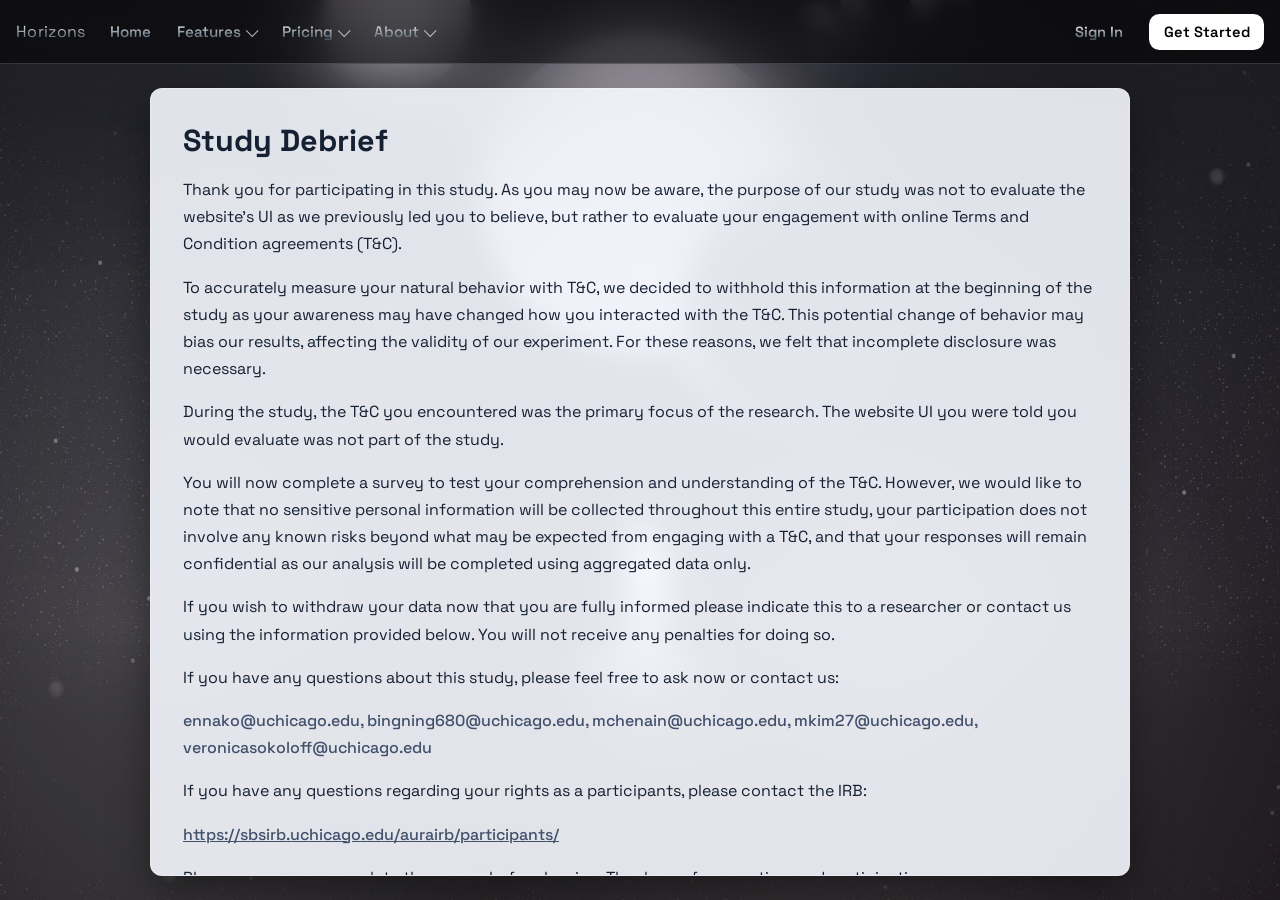
==== commit 2c56531b: "nav bar" ====
--- a/link.html
+++ b/link.html
@@ -1,292 +1,282 @@
 <!DOCTYPE html>
 <html lang="en">
-  <head>
-    <meta charset="UTF-8" />
-    <meta name="viewport" content="width=device-width, initial-scale=1.0" />
-    <title>Next Page</title>
-    <link rel="stylesheet" href="styles.css" />
-  </head>
-  <body>
-    <div id="cosmicBackground" class="cosmic-background" aria-hidden="true">
-      <div class="stars"></div>
-      <div class="stars-highlights"></div>
-      <div class="planets" data-count="5"></div>
-      <div class="planets-2" data-count="50"></div>
-      <div class="startails" data-count="201"></div>
-      <div class="scene">
-        <div class="sun"></div>
-        <div class="planet"></div>
-        <div class="planet-2"></div>
-        <div class="planet-3"></div>
-        <div class="planet-4"></div>
-        <div class="planet-6"></div>
-        <div class="planet-5">
-          <div class="structure-1"></div>
-          <div class="structure-2"></div>
-          <div class="structure-3"></div>
-        </div>
-        <div class="human">
-          <div class="neck"></div>
-          <div class="head"></div>
-          <div class="body">
-            <div class="shoulder"></div>
-            <div class="back"></div>
-            <div class="hip">
-              <div class="center"></div>
-            </div>
+
+<head>
+  <meta charset="UTF-8" />
+  <meta name="viewport" content="width=device-width, initial-scale=1.0" />
+  <title>Next Page</title>
+  <link rel="stylesheet" href="styles.css" />
+</head>
+
+<body>
+  <div id="cosmicBackground" class="cosmic-background" aria-hidden="true">
+    <div class="stars"></div>
+    <div class="stars-highlights"></div>
+    <div class="planets" data-count="5"></div>
+    <div class="planets-2" data-count="50"></div>
+    <div class="startails" data-count="201"></div>
+    <div class="scene">
+      <div class="sun"></div>
+      <div class="planet"></div>
+      <div class="planet-2"></div>
+      <div class="planet-3"></div>
+      <div class="planet-4"></div>
+      <div class="planet-6"></div>
+      <div class="planet-5">
+        <div class="structure-1"></div>
+        <div class="structure-2"></div>
+        <div class="structure-3"></div>
+      </div>
+      <div class="human">
+        <div class="neck"></div>
+        <div class="head"></div>
+        <div class="body">
+          <div class="shoulder"></div>
+          <div class="back"></div>
+          <div class="hip">
+            <div class="center"></div>
           </div>
-          <div class="leg left">
-            <div class="knee"></div>
-            <div class="lower"></div>
+        </div>
+        <div class="leg left">
+          <div class="knee"></div>
+          <div class="lower"></div>
+        </div>
+        <div class="leg right">
+          <div class="knee"></div>
+          <div class="lower"></div>
+        </div>
+        <div class="arm left">
+          <div class="hand"></div>
+        </div>
+        <div class="arm right">
+          <div class="hand"></div>
+        </div>
+      </div>
+      <div class="human shadow">
+        <div class="neck"></div>
+        <div class="head"></div>
+        <div class="body">
+          <div class="shoulder"></div>
+          <div class="back"></div>
+          <div class="hip">
+            <div class="center"></div>
           </div>
-          <div class="leg right">
-            <div class="knee"></div>
-            <div class="lower"></div>
-          </div>
-          <div class="arm left">
-            <div class="hand"></div>
-          </div>
-          <div class="arm right">
-            <div class="hand"></div>
-          </div>
-        </div>
-        <div class="human shadow">
-          <div class="neck"></div>
-          <div class="head"></div>
-          <div class="body">
-            <div class="shoulder"></div>
-            <div class="back"></div>
-            <div class="hip">
-              <div class="center"></div>
-            </div>
-          </div>
-          <div class="leg left">
-            <div class="knee"></div>
-            <div class="lower"></div>
-          </div>
-          <div class="leg right">
-            <div class="knee"></div>
-            <div class="lower"></div>
-          </div>
-          <div class="arm left">
-            <div class="hand"></div>
-          </div>
-          <div class="arm right">
-            <div class="hand"></div>
-          </div>
-        </div>
-        <div class="cuboid">
-          <div class="top">
-            <div class="outline"></div>
-            <div class="outline"></div>
-            <div class="outline"></div>
-            <div class="outline"></div>
-          </div>
-          <div class="front"></div>
-          <div class="right"></div>
-        </div>
-      </div>
-      <div class="highlight"></div>
-      <div class="color-filter"></div>
-      <svg class="cosmic-filter" xmlns="http://www.w3.org/2000/svg">
-        <filter id="stars">
-          <feTurbulence baseFrequency="0.275"></feTurbulence>
-          <feColorMatrix
-            values="0 0 0 9 -5
+        </div>
+        <div class="leg left">
+          <div class="knee"></div>
+          <div class="lower"></div>
+        </div>
+        <div class="leg right">
+          <div class="knee"></div>
+          <div class="lower"></div>
+        </div>
+        <div class="arm left">
+          <div class="hand"></div>
+        </div>
+        <div class="arm right">
+          <div class="hand"></div>
+        </div>
+      </div>
+      <div class="cuboid">
+        <div class="top">
+          <div class="outline"></div>
+          <div class="outline"></div>
+          <div class="outline"></div>
+          <div class="outline"></div>
+        </div>
+        <div class="front"></div>
+        <div class="right"></div>
+      </div>
+    </div>
+    <div class="highlight"></div>
+    <div class="color-filter"></div>
+    <svg class="cosmic-filter" xmlns="http://www.w3.org/2000/svg">
+      <filter id="stars">
+        <feTurbulence baseFrequency="0.275"></feTurbulence>
+        <feColorMatrix values="0 0 0 9 -5
                     0 0 0 9 -4
                     0 0 0 9 -5
-                    0 0 0 0 1"
-          ></feColorMatrix>
-        </filter>
-        <filter id="stars-highlights">
-          <feTurbulence baseFrequency="0.675"></feTurbulence>
-          <feColorMatrix
-            values="0 0 0 9 -5
+                    0 0 0 0 1"></feColorMatrix>
+      </filter>
+      <filter id="stars-highlights">
+        <feTurbulence baseFrequency="0.675"></feTurbulence>
+        <feColorMatrix values="0 0 0 9 -5
                     0 0 0 9 -4
                     0 0 0 9 -5
-                    0 0 0 0 1"
-          ></feColorMatrix>
-        </filter>
-        <filter id="planet-structure">
-          <feTurbulence baseFrequency="0.195"></feTurbulence>
-          <feColorMatrix
-            values="0 0 0 1 -9
+                    0 0 0 0 1"></feColorMatrix>
+      </filter>
+      <filter id="planet-structure">
+        <feTurbulence baseFrequency="0.195"></feTurbulence>
+        <feColorMatrix values="0 0 0 1 -9
                     0 0 0 9 -1.5
                     0 0 0 2 -6
-                    0 0 0 0 1"
-          ></feColorMatrix>
-        </filter>
-      </svg>
+                    0 0 0 0 1"></feColorMatrix>
+      </filter>
+    </svg>
+  </div>
+
+  <header class="site-header">
+    <div class="site-header-inner">
+      <div class="site-header-left">
+        <details class="mobile-navigation">
+          <summary class="mobile-navigation-toggle" aria-label="Open navigation menu">
+            <span></span>
+            <span></span>
+            <span></span>
+          </summary>
+          <div class="mobile-navigation-panel">
+            <a href="#" class="mobile-navigation-link"><span class="nav-gradient-text">Home</span></a>
+
+            <div class="mobile-navigation-section">
+              <p class="mobile-navigation-heading"><span class="nav-gradient-text">Features</span></p>
+              <a href="#" class="mobile-navigation-link"><span class="nav-gradient-text">Components</span></a>
+              <a href="#" class="mobile-navigation-link"><span class="nav-gradient-text">Documentation</span></a>
+              <a href="#" class="mobile-navigation-link"><span class="nav-gradient-text">Templates</span></a>
+            </div>
+
+            <div class="mobile-navigation-section">
+              <p class="mobile-navigation-heading"><span class="nav-gradient-text">Pricing</span></p>
+              <a href="#" class="mobile-navigation-link"><span class="nav-gradient-text">Product A</span></a>
+              <a href="#" class="mobile-navigation-link"><span class="nav-gradient-text">Product B</span></a>
+              <a href="#" class="mobile-navigation-link"><span class="nav-gradient-text">Product C</span></a>
+              <a href="#" class="mobile-navigation-link"><span class="nav-gradient-text">Product D</span></a>
+            </div>
+
+            <div class="mobile-navigation-section">
+              <p class="mobile-navigation-heading"><span class="nav-gradient-text">About</span></p>
+              <a href="#" class="mobile-navigation-link"><span class="nav-gradient-text">Getting Started</span></a>
+              <a href="#" class="mobile-navigation-link"><span class="nav-gradient-text">Tutorials</span></a>
+              <a href="#" class="mobile-navigation-link"><span class="nav-gradient-text">About Us</span></a>
+            </div>
+          </div>
+        </details>
+
+        <a href="#" class="site-logo"><span class="nav-gradient-text">Horizons</span></a>
+
+        <nav class="desktop-navigation" aria-label="Primary navigation">
+          <a href="#" class="navigation-link"><span class="nav-gradient-text">Home</span></a>
+
+          <details class="navigation-dropdown">
+            <summary class="navigation-trigger"><span class="nav-gradient-text">Features</span></summary>
+            <div class="navigation-panel navigation-panel-description">
+              <a href="#" class="navigation-card">
+                <span class="navigation-card-title">Components</span>
+                <span class="navigation-card-description">Browse all components in the library.</span>
+              </a>
+              <a href="#" class="navigation-card">
+                <span class="navigation-card-title">Documentation</span>
+                <span class="navigation-card-description">Learn how to use the library.</span>
+              </a>
+              <a href="#" class="navigation-card">
+                <span class="navigation-card-title">Templates</span>
+                <span class="navigation-card-description">Pre-built layouts for common use cases.</span>
+              </a>
+            </div>
+          </details>
+
+          <details class="navigation-dropdown">
+            <summary class="navigation-trigger"><span class="nav-gradient-text">Pricing</span></summary>
+            <div class="navigation-panel navigation-panel-simple">
+              <a href="#" class="navigation-card">
+                <span class="navigation-card-title">Product A</span>
+              </a>
+              <a href="#" class="navigation-card">
+                <span class="navigation-card-title">Product B</span>
+              </a>
+              <a href="#" class="navigation-card">
+                <span class="navigation-card-title">Product C</span>
+              </a>
+              <a href="#" class="navigation-card">
+                <span class="navigation-card-title">Product D</span>
+              </a>
+            </div>
+          </details>
+
+          <details class="navigation-dropdown">
+            <summary class="navigation-trigger"><span class="nav-gradient-text">About</span></summary>
+            <div class="navigation-panel navigation-panel-icon">
+              <a href="#" class="navigation-card navigation-card-icon">
+                <span class="navigation-card-symbol">📘</span>
+                <span class="navigation-card-title">Getting Started</span>
+              </a>
+              <a href="#" class="navigation-card navigation-card-icon">
+                <span class="navigation-card-symbol">🛟</span>
+                <span class="navigation-card-title">Tutorials</span>
+              </a>
+              <a href="#" class="navigation-card navigation-card-icon">
+                <span class="navigation-card-symbol">ℹ️</span>
+                <span class="navigation-card-title">About Us</span>
+              </a>
+            </div>
+          </details>
+        </nav>
+      </div>
+
+      <div class="site-header-right">
+        <a href="#" class="header-action header-action-secondary"><span class="nav-gradient-text">Sign In</span></a>
+        <a href="#" class="header-action header-action-primary"><span>Get Started</span></a>
+      </div>
     </div>
-
-    <header class="site-header">
-      <div class="site-header-inner">
-        <div class="site-header-left">
-          <details class="mobile-navigation">
-            <summary class="mobile-navigation-toggle" aria-label="Open navigation menu">
-              <span></span>
-              <span></span>
-              <span></span>
-            </summary>
-            <div class="mobile-navigation-panel">
-              <a href="#" class="mobile-navigation-link"><span class="nav-gradient-text">Home</span></a>
-
-              <div class="mobile-navigation-section">
-                <p class="mobile-navigation-heading"><span class="nav-gradient-text">Features</span></p>
-                <a href="#" class="mobile-navigation-link"><span class="nav-gradient-text">Components</span></a>
-                <a href="#" class="mobile-navigation-link"><span class="nav-gradient-text">Documentation</span></a>
-                <a href="#" class="mobile-navigation-link"><span class="nav-gradient-text">Templates</span></a>
-              </div>
-
-              <div class="mobile-navigation-section">
-                <p class="mobile-navigation-heading"><span class="nav-gradient-text">Pricing</span></p>
-                <a href="#" class="mobile-navigation-link"><span class="nav-gradient-text">Product A</span></a>
-                <a href="#" class="mobile-navigation-link"><span class="nav-gradient-text">Product B</span></a>
-                <a href="#" class="mobile-navigation-link"><span class="nav-gradient-text">Product C</span></a>
-                <a href="#" class="mobile-navigation-link"><span class="nav-gradient-text">Product D</span></a>
-              </div>
-
-              <div class="mobile-navigation-section">
-                <p class="mobile-navigation-heading"><span class="nav-gradient-text">About</span></p>
-                <a href="#" class="mobile-navigation-link"><span class="nav-gradient-text">Getting Started</span></a>
-                <a href="#" class="mobile-navigation-link"><span class="nav-gradient-text">Tutorials</span></a>
-                <a href="#" class="mobile-navigation-link"><span class="nav-gradient-text">About Us</span></a>
-              </div>
-            </div>
-          </details>
-
-          <a href="#" class="site-logo"><span class="nav-gradient-text">Logo</span></a>
-
-          <nav class="desktop-navigation" aria-label="Primary navigation">
-            <a href="#" class="navigation-link"><span class="nav-gradient-text">Home</span></a>
-
-            <details class="navigation-dropdown">
-              <summary class="navigation-trigger"><span class="nav-gradient-text">Features</span></summary>
-              <div class="navigation-panel navigation-panel-description">
-                <a href="#" class="navigation-card">
-                  <span class="navigation-card-title">Components</span>
-                  <span class="navigation-card-description">Browse all components in the library.</span>
-                </a>
-                <a href="#" class="navigation-card">
-                  <span class="navigation-card-title">Documentation</span>
-                  <span class="navigation-card-description">Learn how to use the library.</span>
-                </a>
-                <a href="#" class="navigation-card">
-                  <span class="navigation-card-title">Templates</span>
-                  <span class="navigation-card-description">Pre-built layouts for common use cases.</span>
-                </a>
-              </div>
-            </details>
-
-            <details class="navigation-dropdown">
-              <summary class="navigation-trigger"><span class="nav-gradient-text">Pricing</span></summary>
-              <div class="navigation-panel navigation-panel-simple">
-                <a href="#" class="navigation-card">
-                  <span class="navigation-card-title">Product A</span>
-                </a>
-                <a href="#" class="navigation-card">
-                  <span class="navigation-card-title">Product B</span>
-                </a>
-                <a href="#" class="navigation-card">
-                  <span class="navigation-card-title">Product C</span>
-                </a>
-                <a href="#" class="navigation-card">
-                  <span class="navigation-card-title">Product D</span>
-                </a>
-              </div>
-            </details>
-
-            <details class="navigation-dropdown">
-              <summary class="navigation-trigger"><span class="nav-gradient-text">About</span></summary>
-              <div class="navigation-panel navigation-panel-icon">
-                <a href="#" class="navigation-card navigation-card-icon">
-                  <span class="navigation-card-symbol">📘</span>
-                  <span class="navigation-card-title">Getting Started</span>
-                </a>
-                <a href="#" class="navigation-card navigation-card-icon">
-                  <span class="navigation-card-symbol">🛟</span>
-                  <span class="navigation-card-title">Tutorials</span>
-                </a>
-                <a href="#" class="navigation-card navigation-card-icon">
-                  <span class="navigation-card-symbol">ℹ️</span>
-                  <span class="navigation-card-title">About Us</span>
-                </a>
-              </div>
-            </details>
-          </nav>
-        </div>
-
-        <div class="site-header-right">
-          <a href="#" class="header-action header-action-secondary"><span class="nav-gradient-text">Sign In</span></a>
-          <a href="#" class="header-action header-action-primary"><span>Get Started</span></a>
-        </div>
-      </div>
-    </header>
-
-    <main class="page-wrapper">
-      <section class="content-card second-page debrief-card">
-        <h1>Study Debrief</h1>
-        <p>
-          Thank you for participating in this study. As you may now be aware, the purpose of our
-          study was not to evaluate the website's UI as we previously led you to believe, but
-          rather to evaluate your engagement with online Terms and Condition agreements (T&amp;C).
-        </p>
-        <p>
-          To accurately measure your natural behavior with T&amp;C, we decided to withhold this
-          information at the beginning of the study as your awareness may have changed how you
-          interacted with the T&amp;C. This potential change of behavior may bias our results,
-          affecting the validity of our experiment. For these reasons, we felt that incomplete
-          disclosure was necessary.
-        </p>
-        <p>
-          During the study, the T&amp;C you encountered was the primary focus of the research. The
-          website UI you were told you would evaluate was not part of the study.
-        </p>
-        <p>
-          You will now complete a survey to test your comprehension and understanding of the T&amp;C.
-          However, we would like to note that no sensitive personal information will be collected
-          throughout this entire study, your participation does not involve any known risks beyond
-          what may be expected from engaging with a T&amp;C, and that your responses will remain
-          confidential as our analysis will be completed using aggregated data only.
-        </p>
-        <p>
-          If you wish to withdraw your data now that you are fully informed please indicate this to
-          a researcher or contact us using the information provided below. You will not receive any
-          penalties for doing so.
-        </p>
-        <p>
-          If you have any questions about this study, please feel free to ask now or contact us:
-        </p>
-        <p class="contact-line">
-          ennako@uchicago.edu, bingning680@uchicago.edu, mchenain@uchicago.edu, mkim27@uchicago.edu,
-          veronicasokoloff@uchicago.edu
-        </p>
-        <p>
-          If you have any questions regarding your rights as a participants, please contact the
-          IRB:
-        </p>
-        <p class="contact-line">
-          <a
-            class="inline-text-link"
-            href="https://sbsirb.uchicago.edu/aurairb/participants/"
-            target="_blank"
-            rel="noopener noreferrer"
-          >
-            https://sbsirb.uchicago.edu/aurairb/participants/
-          </a>
-        </p>
-        <p>Please ensure you complete the survey before leaving. Thank you for your time and participation.</p>
-        <a
-          class="primary-link"
-          href="https://docs.google.com/forms/d/e/1FAIpQLSe5DX6Kjn-kFTp5zwvsKvLw3B568u50oJ3Daz9wuEN12lQ6Tw/viewform?usp=publish-editor"
-          target="_blank"
-          rel="noopener noreferrer"
-        >
-          Open Survey
+  </header>
+
+  <main class="page-wrapper">
+    <section class="content-card second-page debrief-card">
+      <h1>Study Debrief</h1>
+      <p>
+        Thank you for participating in this study. As you may now be aware, the purpose of our
+        study was not to evaluate the website's UI as we previously led you to believe, but
+        rather to evaluate your engagement with online Terms and Condition agreements (T&amp;C).
+      </p>
+      <p>
+        To accurately measure your natural behavior with T&amp;C, we decided to withhold this
+        information at the beginning of the study as your awareness may have changed how you
+        interacted with the T&amp;C. This potential change of behavior may bias our results,
+        affecting the validity of our experiment. For these reasons, we felt that incomplete
+        disclosure was necessary.
+      </p>
+      <p>
+        During the study, the T&amp;C you encountered was the primary focus of the research. The
+        website UI you were told you would evaluate was not part of the study.
+      </p>
+      <p>
+        You will now complete a survey to test your comprehension and understanding of the T&amp;C.
+        However, we would like to note that no sensitive personal information will be collected
+        throughout this entire study, your participation does not involve any known risks beyond
+        what may be expected from engaging with a T&amp;C, and that your responses will remain
+        confidential as our analysis will be completed using aggregated data only.
+      </p>
+      <p>
+        If you wish to withdraw your data now that you are fully informed please indicate this to
+        a researcher or contact us using the information provided below. You will not receive any
+        penalties for doing so.
+      </p>
+      <p>
+        If you have any questions about this study, please feel free to ask now or contact us:
+      </p>
+      <p class="contact-line">
+        ennako@uchicago.edu, bingning680@uchicago.edu, mchenain@uchicago.edu, mkim27@uchicago.edu,
+        veronicasokoloff@uchicago.edu
+      </p>
+      <p>
+        If you have any questions regarding your rights as a participants, please contact the
+        IRB:
+      </p>
+      <p class="contact-line">
+        <a class="inline-text-link" href="https://sbsirb.uchicago.edu/aurairb/participants/" target="_blank"
+          rel="noopener noreferrer">
+          https://sbsirb.uchicago.edu/aurairb/participants/
         </a>
-      </section>
-    </main>
-
-    <script src="script.js"></script>
-  </body>
-</html>
+      </p>
+      <p>Please ensure you complete the survey before leaving. Thank you for your time and participation.</p>
+      <a class="primary-link"
+        href="https://docs.google.com/forms/d/e/1FAIpQLSe5DX6Kjn-kFTp5zwvsKvLw3B568u50oJ3Daz9wuEN12lQ6Tw/viewform?usp=publish-editor"
+        target="_blank" rel="noopener noreferrer">
+        Open Survey
+      </a>
+    </section>
+  </main>
+
+  <script src="script.js"></script>
+</body>
+
+</html>
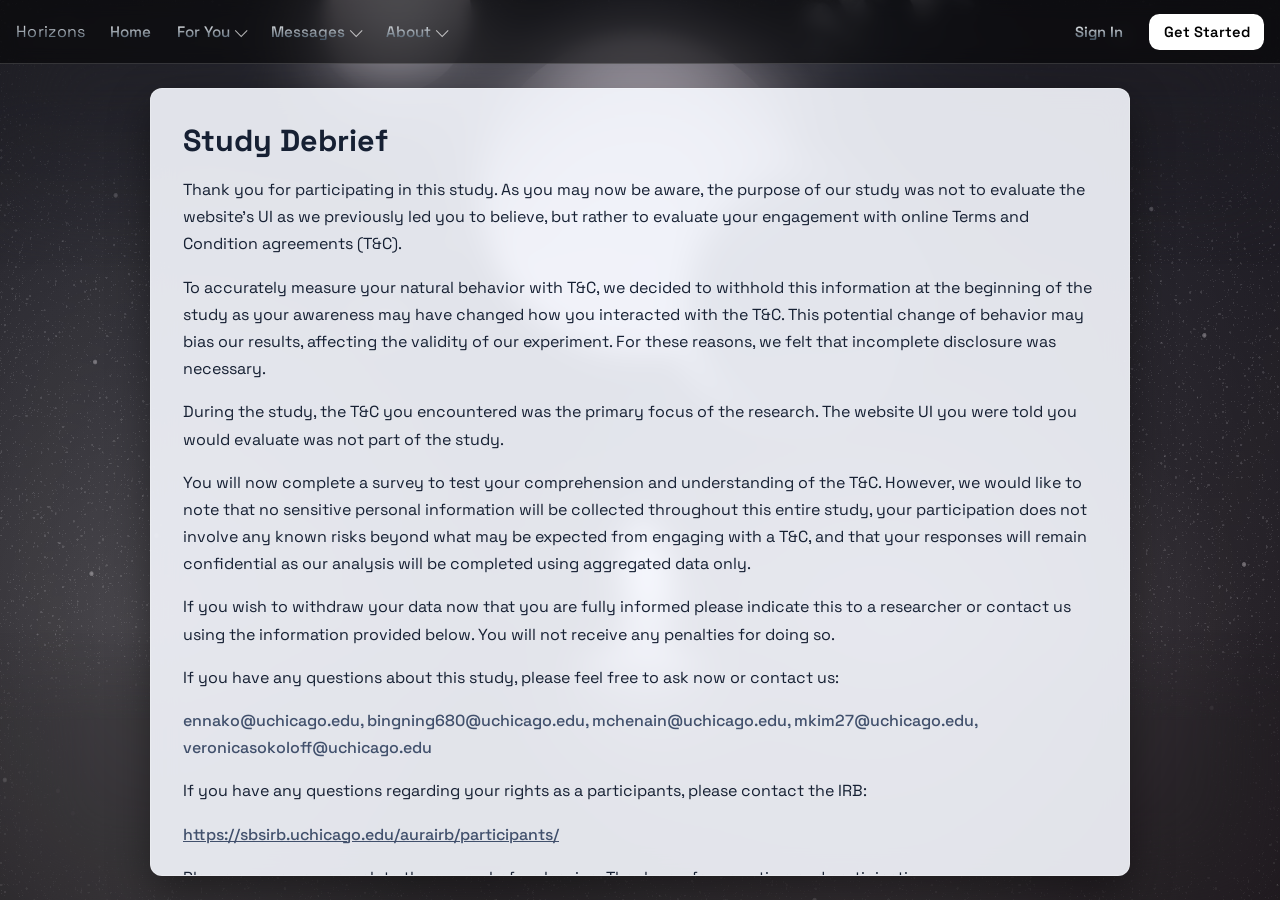
==== commit b57b0052: "update nav bar" ====
--- a/link.html
+++ b/link.html
@@ -157,31 +157,32 @@
           <a href="#" class="navigation-link"><span class="nav-gradient-text">Home</span></a>
 
           <details class="navigation-dropdown">
-            <summary class="navigation-trigger"><span class="nav-gradient-text">Features</span></summary>
+            <summary class="navigation-trigger"><span class="nav-gradient-text">For You</span></summary>
             <div class="navigation-panel navigation-panel-description">
               <a href="#" class="navigation-card">
-                <span class="navigation-card-title">Components</span>
-                <span class="navigation-card-description">Browse all components in the library.</span>
+                <span class="navigation-card-title">Easter Eggs</span>
+                <span class="navigation-card-description">There are no easter eggs in this application, go away.</span>
               </a>
               <a href="#" class="navigation-card">
                 <span class="navigation-card-title">Documentation</span>
-                <span class="navigation-card-description">Learn how to use the library.</span>
+                <span class="navigation-card-description">There is not much to learn really.</span>
               </a>
               <a href="#" class="navigation-card">
                 <span class="navigation-card-title">Templates</span>
-                <span class="navigation-card-description">Pre-built layouts for common use cases.</span>
+                <span class="navigation-card-description">Shoutout 21st.dev and codepen for background UI
+                  inspiration!</span>
               </a>
             </div>
           </details>
 
           <details class="navigation-dropdown">
-            <summary class="navigation-trigger"><span class="nav-gradient-text">Pricing</span></summary>
-            <div class="navigation-panel navigation-panel-simple">
-              <a href="#" class="navigation-card">
-                <span class="navigation-card-title">Product A</span>
-              </a>
-              <a href="#" class="navigation-card">
-                <span class="navigation-card-title">Product B</span>
+            <summary class="navigation-trigger"><span class="nav-gradient-text">Messages</span></summary>
+            <div class="navigation-panel navigation-panel-vertical">
+              <a href="#" class="navigation-card">
+                <span class="navigation-card-title">Message 1</span>
+              </a>
+              <a href="#" class="navigation-card">
+                <span class="navigation-card-title">Message 2</span>
               </a>
               <a href="#" class="navigation-card">
                 <span class="navigation-card-title">Product C</span>
@@ -279,4 +280,4 @@
   <script src="script.js"></script>
 </body>
 
-</html>+</html>
--- a/styles.css
+++ b/styles.css
@@ -182,6 +182,12 @@
   width: 22rem;
 }
 
+.navigation-panel-vertical {
+  display: flex;
+  flex-direction: column;
+  width: 14rem;
+}
+
 .navigation-card {
   display: block;
   padding: 0.85rem;
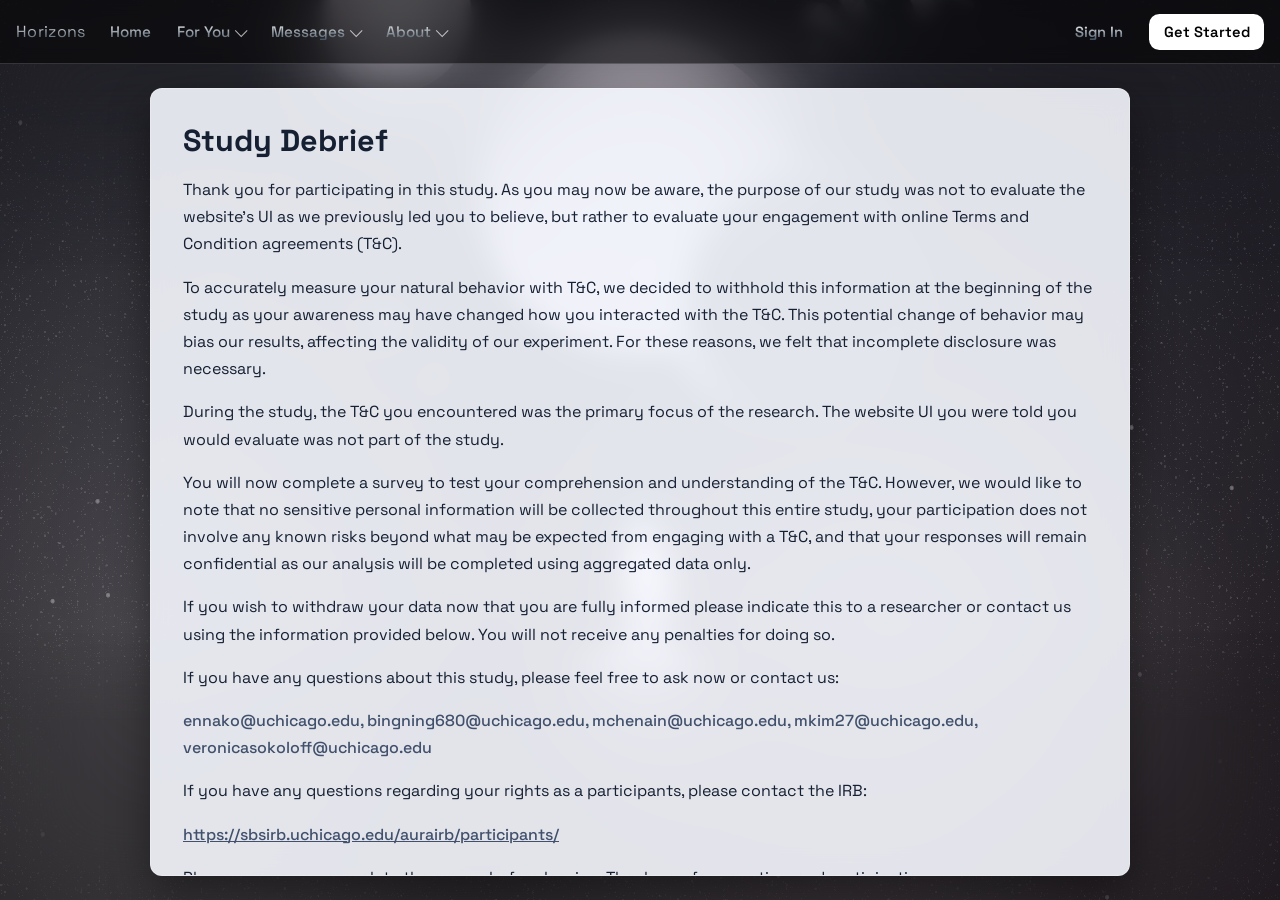
==== commit 2c1d4d62: "terms and conditions" ====
--- a/link.html
+++ b/link.html
@@ -179,16 +179,18 @@
             <summary class="navigation-trigger"><span class="nav-gradient-text">Messages</span></summary>
             <div class="navigation-panel navigation-panel-vertical">
               <a href="#" class="navigation-card">
-                <span class="navigation-card-title">Message 1</span>
-              </a>
-              <a href="#" class="navigation-card">
-                <span class="navigation-card-title">Message 2</span>
-              </a>
-              <a href="#" class="navigation-card">
-                <span class="navigation-card-title">Product C</span>
-              </a>
-              <a href="#" class="navigation-card">
-                <span class="navigation-card-title">Product D</span>
+                <span class="navigation-card-title">You're a taxi.</span>
+              </a>
+              <a href="#" class="navigation-card">
+                <span class="navigation-card-title">No brain rot here. Cause I will skibidi rizz other brain rot
+                  words</span>
+              </a>
+              <a href="#" class="navigation-card">
+                <span class="navigation-card-title">I'm excited to announce that I will be working at Mickey Mouse
+                  Clubhouse this summer</span>
+              </a>
+              <a href="#" class="navigation-card">
+                <span class="navigation-card-title">My mom is kinda homeless</span>
               </a>
             </div>
           </details>
@@ -197,16 +199,16 @@
             <summary class="navigation-trigger"><span class="nav-gradient-text">About</span></summary>
             <div class="navigation-panel navigation-panel-icon">
               <a href="#" class="navigation-card navigation-card-icon">
-                <span class="navigation-card-symbol">📘</span>
-                <span class="navigation-card-title">Getting Started</span>
+                <span class="navigation-card-symbol">🍪</span>
+                <span class="navigation-card-title">Cookie Monster</span>
               </a>
               <a href="#" class="navigation-card navigation-card-icon">
-                <span class="navigation-card-symbol">🛟</span>
-                <span class="navigation-card-title">Tutorials</span>
+                <span class="navigation-card-symbol">😭</span>
+                <span class="navigation-card-title">Son I'm Crine</span>
               </a>
               <a href="#" class="navigation-card navigation-card-icon">
-                <span class="navigation-card-symbol">ℹ️</span>
-                <span class="navigation-card-title">About Us</span>
+                <span class="navigation-card-symbol">🧠</span>
+                <span class="navigation-card-title">Megamind</span>
               </a>
             </div>
           </details>
@@ -280,4 +282,4 @@
   <script src="script.js"></script>
 </body>
 
-</html>
+</html>
--- a/styles.css
+++ b/styles.css
@@ -185,7 +185,7 @@
 .navigation-panel-vertical {
   display: flex;
   flex-direction: column;
-  width: 14rem;
+  width: 11rem;
 }
 
 .navigation-card {
@@ -205,6 +205,12 @@
   display: block;
   font-size: 0.94rem;
   font-weight: 600;
+}
+
+.navigation-panel-vertical .navigation-card-title {
+  overflow: hidden;
+  text-overflow: ellipsis;
+  white-space: nowrap;
 }
 
 .navigation-card-description {
@@ -353,13 +359,16 @@
   overflow: hidden;
 }
 
+.terms-page-card {
+  padding-left: 0;
+  padding-right: 0;
+}
+
 .terms-title-bar {
   display: flex;
   align-items: center;
   min-height: 4.25rem;
   margin-top: calc(-1 * var(--spacing-large));
-  margin-left: calc(-1 * var(--spacing-large));
-  margin-right: calc(-1 * var(--spacing-large));
   margin-bottom: 0;
   padding: 0 1.5rem;
   border-bottom: 1px solid rgba(57, 72, 102, 0.2);
@@ -379,8 +388,6 @@
 
 .terms-container {
   width: auto;
-  margin-left: calc(-1 * var(--spacing-large));
-  margin-right: calc(-1 * var(--spacing-large));
   height: calc(62vh - 4.25rem);
   min-height: calc(396px - 4.25rem);
   border-bottom: 1px solid rgba(57, 72, 102, 0.2);
@@ -404,6 +411,8 @@
 }
 
 .consent-section {
+  padding-left: var(--spacing-large);
+  padding-right: var(--spacing-large);
   padding-top: var(--spacing-medium);
 }
 
@@ -470,20 +479,18 @@
 @media (max-width: 720px) {
   .terms-title-bar {
     margin-top: -1rem;
-    margin-left: -1rem;
-    margin-right: -1rem;
     padding: 0 1rem;
   }
 
   .terms-container {
     width: auto;
-    margin-left: -1rem;
-    margin-right: -1rem;
     height: calc(58vh - 4.25rem);
     min-height: calc(420px - 4.25rem);
   }
 
   .consent-section {
+    padding-left: 0;
+    padding-right: 0;
     padding-top: 1rem;
   }
 
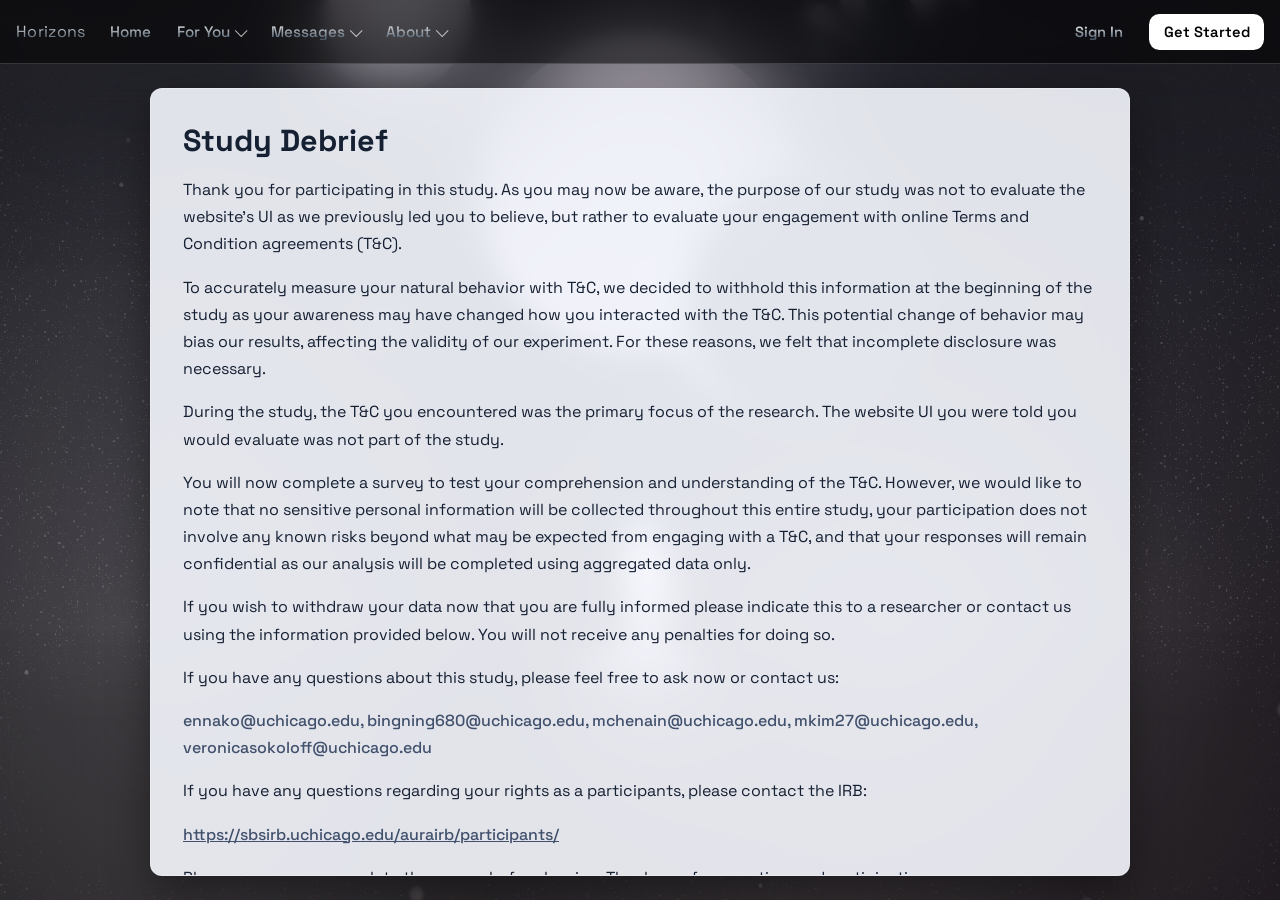
==== commit b97f2de7: "update mobile bug" ====
--- a/link.html
+++ b/link.html
@@ -128,25 +128,25 @@
             <a href="#" class="mobile-navigation-link"><span class="nav-gradient-text">Home</span></a>
 
             <div class="mobile-navigation-section">
-              <p class="mobile-navigation-heading"><span class="nav-gradient-text">Features</span></p>
-              <a href="#" class="mobile-navigation-link"><span class="nav-gradient-text">Components</span></a>
+              <p class="mobile-navigation-heading"><span class="nav-gradient-text">For You</span></p>
+              <a href="#" class="mobile-navigation-link"><span class="nav-gradient-text">Easter Eggs</span></a>
               <a href="#" class="mobile-navigation-link"><span class="nav-gradient-text">Documentation</span></a>
               <a href="#" class="mobile-navigation-link"><span class="nav-gradient-text">Templates</span></a>
             </div>
 
             <div class="mobile-navigation-section">
-              <p class="mobile-navigation-heading"><span class="nav-gradient-text">Pricing</span></p>
-              <a href="#" class="mobile-navigation-link"><span class="nav-gradient-text">Product A</span></a>
-              <a href="#" class="mobile-navigation-link"><span class="nav-gradient-text">Product B</span></a>
-              <a href="#" class="mobile-navigation-link"><span class="nav-gradient-text">Product C</span></a>
-              <a href="#" class="mobile-navigation-link"><span class="nav-gradient-text">Product D</span></a>
+              <p class="mobile-navigation-heading"><span class="nav-gradient-text">Messages</span></p>
+              <a href="#" class="mobile-navigation-link"><span class="nav-gradient-text">You're a taxi.</span></a>
+              <a href="#" class="mobile-navigation-link"><span class="nav-gradient-text">No brain rot here. Cause I will skibidi rizz other brain rot words</span></a>
+              <a href="#" class="mobile-navigation-link"><span class="nav-gradient-text">I'm excited to announce that I will be working at Mickey Mouse Clubhouse this summer</span></a>
+              <a href="#" class="mobile-navigation-link"><span class="nav-gradient-text">My mom is kinda homeless</span></a>
             </div>
 
             <div class="mobile-navigation-section">
               <p class="mobile-navigation-heading"><span class="nav-gradient-text">About</span></p>
-              <a href="#" class="mobile-navigation-link"><span class="nav-gradient-text">Getting Started</span></a>
-              <a href="#" class="mobile-navigation-link"><span class="nav-gradient-text">Tutorials</span></a>
-              <a href="#" class="mobile-navigation-link"><span class="nav-gradient-text">About Us</span></a>
+              <a href="#" class="mobile-navigation-link"><span class="nav-gradient-text">Cookie Monster</span></a>
+              <a href="#" class="mobile-navigation-link"><span class="nav-gradient-text">Son I'm Crine</span></a>
+              <a href="#" class="mobile-navigation-link"><span class="nav-gradient-text">Megamind</span></a>
             </div>
           </div>
         </details>
@@ -282,4 +282,4 @@
   <script src="script.js"></script>
 </body>
 
-</html>+</html>
--- a/styles.css
+++ b/styles.css
@@ -18,19 +18,29 @@
   --spacing-large: 1.5rem;
   --corner-radius: 12px;
   --header-text-gradient: linear-gradient(180deg, #ffffff 0%, #38495a 100%);
+  --content-card-maximum-width: 900px;
+  --terms-document-desktop-minimum-height: 20rem;
+  --terms-document-mobile-minimum-height: 16rem;
+  --terms-document-maximum-height: 44rem;
 }
 
 * {
   box-sizing: border-box;
+}
+
+html {
+  overflow-x: hidden;
 }
 
 body {
   margin: 0;
   font-family: "Space Grotesk", "Segoe UI", sans-serif;
   min-height: 100vh;
+  min-height: 100dvh;
   color: var(--text-color);
   position: relative;
-  overflow: hidden;
+  overflow-x: hidden;
+  overflow-y: auto;
   background: var(--page-background-color);
 }
 
@@ -342,6 +352,7 @@
   align-items: center;
   justify-content: center;
   min-height: calc(100vh - var(--header-height));
+  min-height: calc(100dvh - var(--header-height));
   padding: var(--spacing-large);
   position: relative;
   z-index: 10;
@@ -349,7 +360,7 @@
 
 .content-card {
   width: 100%;
-  max-width: 900px;
+  max-width: var(--content-card-maximum-width);
   background: var(--card-background-color);
   padding: var(--spacing-large);
   border-radius: var(--corner-radius);
@@ -387,9 +398,15 @@
 }
 
 .terms-container {
-  width: auto;
-  height: calc(62vh - 4.25rem);
-  min-height: calc(396px - 4.25rem);
+  width: 100%;
+  max-width: 100%;
+  min-width: 0;
+  height: clamp(
+    var(--terms-document-desktop-minimum-height),
+    62dvh,
+    var(--terms-document-maximum-height)
+  );
+  min-height: var(--terms-document-desktop-minimum-height);
   border-bottom: 1px solid rgba(57, 72, 102, 0.2);
   background-color: rgba(255, 255, 255, 0.96);
   overflow-x: hidden;
@@ -398,6 +415,8 @@
 
 .terms-document-frame {
   width: 100%;
+  max-width: 100%;
+  min-width: 0;
   height: 100%;
   border: none;
   display: block;
@@ -477,15 +496,27 @@
 }
 
 @media (max-width: 720px) {
+  .page-wrapper {
+    align-items: stretch;
+    justify-content: flex-start;
+    min-height: calc(100dvh - var(--header-height));
+    padding: 1rem;
+  }
+
   .terms-title-bar {
     margin-top: -1rem;
     padding: 0 1rem;
   }
 
   .terms-container {
-    width: auto;
-    height: calc(58vh - 4.25rem);
-    min-height: calc(420px - 4.25rem);
+    width: 100%;
+    max-width: 100%;
+    height: clamp(
+      var(--terms-document-mobile-minimum-height),
+      54dvh,
+      var(--terms-document-maximum-height)
+    );
+    min-height: var(--terms-document-mobile-minimum-height);
   }
 
   .consent-section {
@@ -1353,6 +1384,7 @@
 
   .content-card {
     padding: 1.1rem;
+    min-width: 0;
   }
 
   .debrief-card {
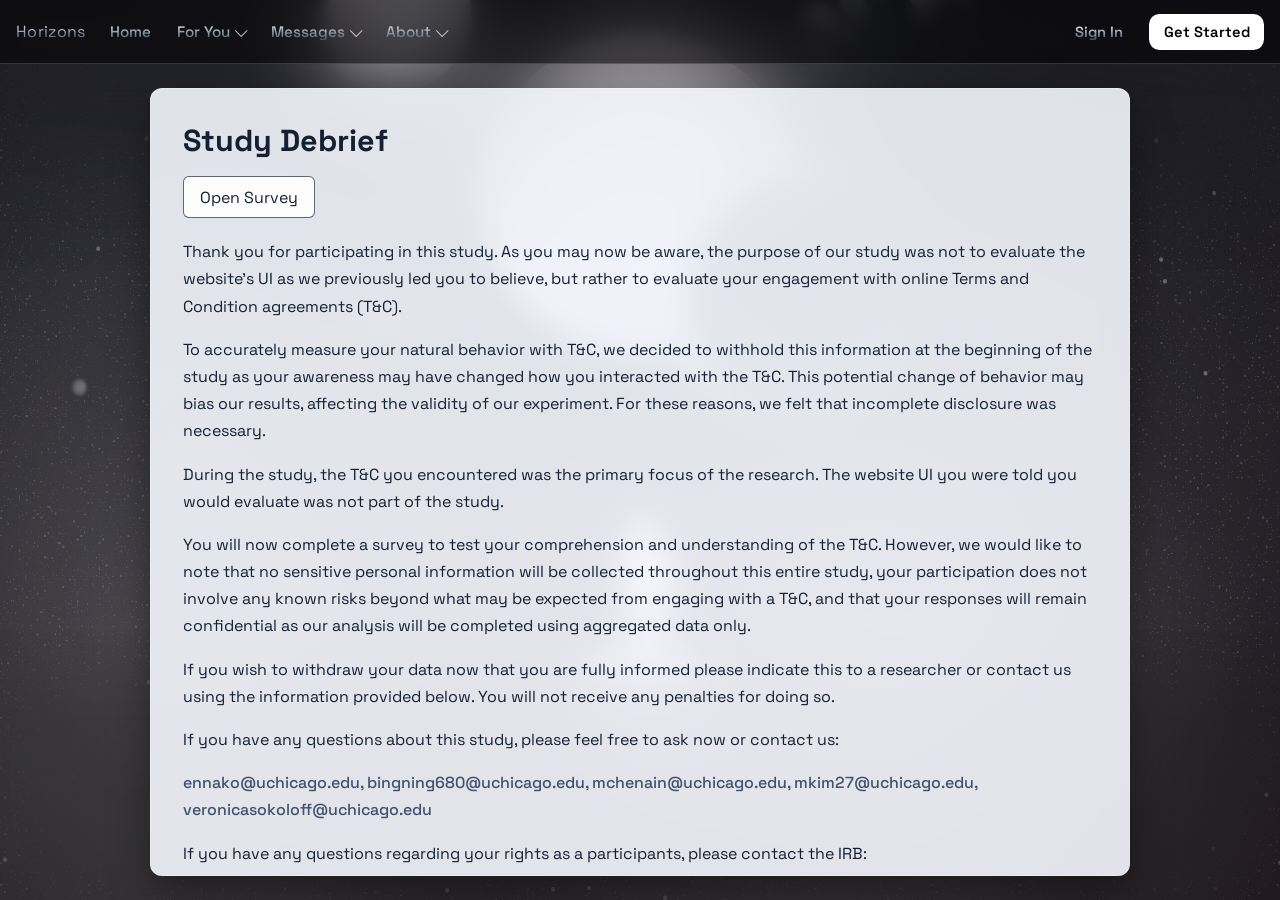
==== commit 88355202: "survey" ====
--- a/link.html
+++ b/link.html
@@ -225,6 +225,11 @@
   <main class="page-wrapper">
     <section class="content-card second-page debrief-card">
       <h1>Study Debrief</h1>
+      <a class="primary-link survey-link"
+        href="https://docs.google.com/forms/d/e/1FAIpQLSe5DX6Kjn-kFTp5zwvsKvLw3B568u50oJ3Daz9wuEN12lQ6Tw/viewform?usp=publish-editor"
+        target="_blank" rel="noopener noreferrer">
+        Open Survey
+      </a>
       <p>
         Thank you for participating in this study. As you may now be aware, the purpose of our
         study was not to evaluate the website's UI as we previously led you to believe, but
@@ -271,11 +276,6 @@
         </a>
       </p>
       <p>Please ensure you complete the survey before leaving. Thank you for your time and participation.</p>
-      <a class="primary-link"
-        href="https://docs.google.com/forms/d/e/1FAIpQLSe5DX6Kjn-kFTp5zwvsKvLw3B568u50oJ3Daz9wuEN12lQ6Tw/viewform?usp=publish-editor"
-        target="_blank" rel="noopener noreferrer">
-        Open Survey
-      </a>
     </section>
   </main>
 
--- a/styles.css
+++ b/styles.css
@@ -373,6 +373,7 @@
 .terms-page-card {
   padding-left: 0;
   padding-right: 0;
+  padding-bottom: var(--spacing-medium);
 }
 
 .terms-title-bar {
@@ -410,17 +411,44 @@
   border-bottom: 1px solid rgba(57, 72, 102, 0.2);
   background-color: rgba(255, 255, 255, 0.96);
   overflow-x: hidden;
-  overflow-y: hidden;
-}
-
-.terms-document-frame {
+  overflow-y: auto;
+}
+
+.terms-document-state-message {
+  margin: 0;
+  padding: 1rem 1rem 0;
+  color: var(--muted-text-color);
+  font-size: 0.95rem;
+  line-height: 1.5;
+}
+
+.terms-document-state-message[data-state="error"] {
+  color: #7d2434;
+}
+
+.terms-document-viewer {
   width: 100%;
   max-width: 100%;
   min-width: 0;
-  height: 100%;
-  border: none;
+  display: flex;
+  flex-direction: column;
+  gap: 1rem;
+  padding: 1rem;
+}
+
+.terms-document-page {
+  width: 100%;
+  display: flex;
+  justify-content: center;
+}
+
+.terms-document-canvas {
   display: block;
-  overflow: hidden;
+  width: 100%;
+  max-width: 100%;
+  height: auto;
+  border-radius: 0.4rem;
+  box-shadow: 0 8px 24px rgba(22, 32, 51, 0.12);
 }
 
 .form-layout {
@@ -495,6 +523,11 @@
   margin-top: 0.5rem;
 }
 
+.status-message:empty {
+  min-height: 0;
+  margin-top: 0;
+}
+
 @media (max-width: 720px) {
   .page-wrapper {
     align-items: stretch;
@@ -506,6 +539,10 @@
   .terms-title-bar {
     margin-top: -1rem;
     padding: 0 1rem;
+  }
+
+  .terms-page-card {
+    padding-bottom: 0.75rem;
   }
 
   .terms-container {
@@ -565,7 +602,8 @@
 }
 
 .debrief-card .primary-link {
-  margin-top: 0.5rem;
+  margin-top: 0;
+  margin-bottom: 1.25rem;
 }
 
 .cosmic-background {
